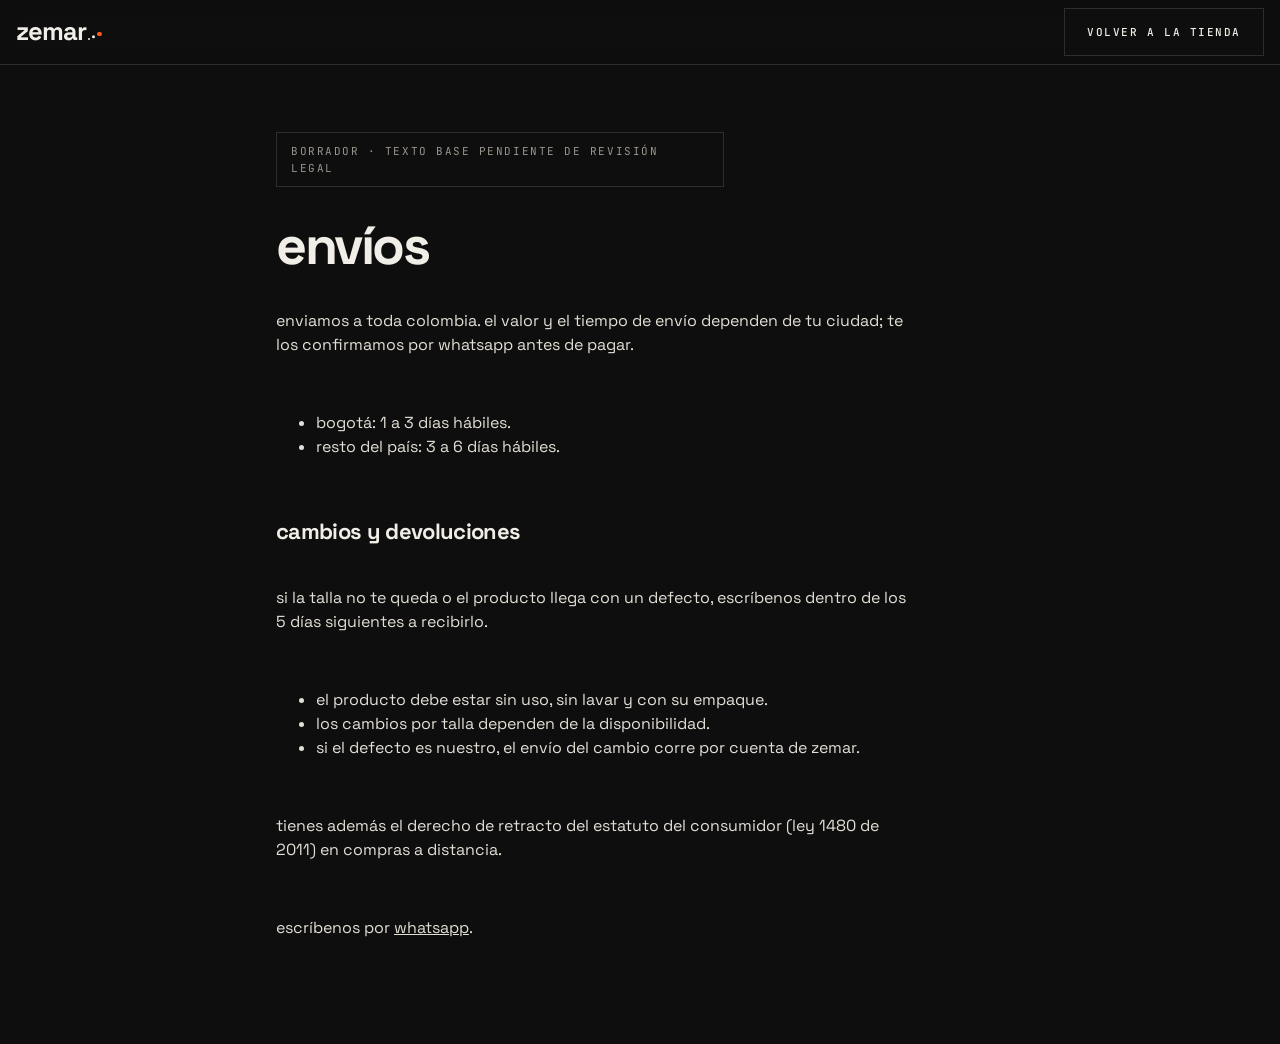
==== envios.html @ 0e880f06 "Reemplaza la página anterior por la tienda ZEMAR Tienda de una página en HTML, CSS y JS puro: catálo" ====
<!doctype html>
<html lang="es-CO">
<head>
  <meta charset="utf-8">
  <meta name="viewport" content="width=device-width, initial-scale=1, viewport-fit=cover">
  <title>envíos y cambios — ZEMAR</title>
  <meta name="robots" content="noindex">
  <link rel="icon" type="image/svg+xml" href="data:image/svg+xml,%3Csvg xmlns='http://www.w3.org/2000/svg' viewBox='0 0 32 32'%3E%3Ccircle cx='16' cy='16' r='16' fill='%230E0E0E'/%3E%3Ccircle cx='9.6' cy='20.6' r='2.3' fill='%23F1EEE7'/%3E%3Ccircle cx='15.4' cy='15.6' r='3.2' fill='%23F1EEE7'/%3E%3Ccircle cx='22.2' cy='9.6' r='4.3' fill='%23FF5B1F'/%3E%3C/svg%3E">
  <link href="https://fonts.googleapis.com/css2?family=Space+Grotesk:wght@400;500;700&family=JetBrains+Mono:wght@400;500&display=swap" rel="stylesheet">
  <link rel="stylesheet" href="styles.css">
</head>
<body>
  <header class="nav"><div class="wrap">
    <a href="index.html" class="logo" aria-label="zemar, volver a la tienda">zemar<span class="dots" aria-hidden="true"><i></i><i></i><i></i></span></a>
    <div class="nav-tools"><a class="btn ghost" href="index.html">volver a la tienda</a></div>
  </div></header>
  <main class="legal"><div class="wrap">
    <p class="draft mono">borrador · texto base pendiente de revisión legal</p>
    <h1>envíos</h1>
    <p>enviamos a toda colombia. el valor y el tiempo de envío dependen de tu ciudad; te los confirmamos por whatsapp antes de pagar.</p>
    <ul>
      <li>bogotá: 1 a 3 días hábiles.</li>
      <li>resto del país: 3 a 6 días hábiles.</li>
    </ul>
    <h2 id="cambios">cambios y devoluciones</h2>
    <p>si la talla no te queda o el producto llega con un defecto, escríbenos dentro de los 5 días siguientes a recibirlo.</p>
    <ul>
      <li>el producto debe estar sin uso, sin lavar y con su empaque.</li>
      <li>los cambios por talla dependen de la disponibilidad.</li>
      <li>si el defecto es nuestro, el envío del cambio corre por cuenta de zemar.</li>
    </ul>
    <p>tienes además el derecho de retracto del estatuto del consumidor (ley 1480 de 2011) en compras a distancia.</p>
    <p>escríbenos por <a href="https://wa.me/573228913539" target="_blank" rel="noopener">whatsapp</a>.</p>
  </div></main>
</body>
</html>
---- styles.css ----
/* ==========================================================
   ZEMAR — hoja de estilos
   Layout: página oscura (60 % negro) con bandas hueso; tarjetas
   con esquinas cortadas como etiqueta colgante; el naranja solo
   en lo que vende o lo que viene (manual de marca v1.1).
   ========================================================== */

:root {
  /* Color — manual de marca */
  --negro: #0E0E0E;
  --negro-2: #171615;       /* superficie un poco más clara */
  --negro-3: #23211F;       /* tarjetas de producto */
  --hueso: #F1EEE7;
  --hueso-2: #E3DFD6;
  --piedra: #6F6B64;
  --piedra-2: #9A958C;
  --naranja: #FF5B1F;
  --linea: rgba(241, 238, 231, 0.14);
  --linea-oscura: rgba(14, 14, 14, 0.16);

  /* Tipografía — manual de marca */
  --f-display: "Space Grotesk", "Helvetica Neue", Arial, sans-serif;
  --f-mono: "JetBrains Mono", ui-monospace, "SFMono-Regular", Menlo, Consolas, monospace;

  /* Escala */
  --t-xs: 0.6875rem;   /* 11 — etiquetas mono */
  --t-sm: 0.8125rem;   /* 13 */
  --t-md: 1rem;        /* 16 */
  --t-lg: 1.375rem;    /* 22 */
  --t-xl: clamp(2rem, 4.2vw, 3.4rem);
  --t-xxl: clamp(3rem, 8.4vw, 7.2rem);

  --cut: 18px;          /* esquina cortada */
  --wrap: 1320px;
  --gutter-l: max(16px, env(safe-area-inset-left, 0px));
  --gutter-r: max(16px, env(safe-area-inset-right, 0px));

  color-scheme: dark;
}

* { box-sizing: border-box; }

html { scroll-behavior: smooth; }

body {
  margin: 0;
  background: var(--negro);
  color: var(--hueso);
  font-family: var(--f-display);
  font-size: var(--t-md);
  line-height: 1.5;
  -webkit-font-smoothing: antialiased;
  overflow-x: hidden;
}

img, svg { max-width: 100%; display: block; }
button { font: inherit; color: inherit; }
a { color: inherit; }

::selection { background: var(--naranja); color: var(--negro); }

:focus-visible {
  outline: 2px solid var(--naranja);
  outline-offset: 3px;
}

.wrap {
  max-width: var(--wrap);
  margin-inline: auto;
  padding-left: var(--gutter-l);
  padding-right: var(--gutter-r);
}

/* Etiqueta mono: [ así ] */
.mono {
  font-family: var(--f-mono);
  font-size: var(--t-xs);
  letter-spacing: 0.14em;
  text-transform: uppercase;
}
.br::before { content: "[ "; opacity: .55; }
.br::after { content: " ]"; opacity: .55; }
.muted { color: var(--piedra-2); }
[hidden] { display: none !important; }

/* ---------- Logo: zemar + tres puntos que suben ---------- */
.logo {
  display: inline-flex;
  align-items: baseline;
  font-family: var(--f-display);
  font-weight: 700;
  letter-spacing: -0.04em;
  line-height: 1;
  text-decoration: none;
  color: var(--hueso);
}
.logo .dots {
  display: inline-flex;
  align-items: flex-end;
  gap: 0.07em;
  margin-left: 0.08em;
  height: 0.5em;
}
.logo .dots i {
  display: block;
  border-radius: 50%;
  background: currentColor;
}
.logo .dots i:nth-child(1) { width: 0.09em; height: 0.09em; transform: translateY(0); }
.logo .dots i:nth-child(2) { width: 0.13em; height: 0.13em; transform: translateY(-0.07em); }
.logo .dots i:nth-child(3) { width: 0.18em; height: 0.18em; transform: translateY(-0.16em); background: var(--naranja); }

/* Versión animada: los puntos se encienden uno tras otro */
.logo.live .dots i { animation: carga 2.4s infinite; }
.logo.live .dots i:nth-child(2) { animation-delay: .3s; }
.logo.live .dots i:nth-child(3) { animation-delay: .6s; }
@keyframes carga {
  0%, 12% { opacity: .2; }
  30%, 80% { opacity: 1; }
  100% { opacity: .2; }
}

/* ---------- Barra superior ---------- */
body::before {
  content: "";
  position: fixed;
  inset: 0 0 auto;
  height: env(safe-area-inset-top, 0px);
  z-index: 10;
  background: var(--negro);
}

.nav {
  position: sticky;
  top: env(safe-area-inset-top, 0px);
  z-index: 20;
  background: rgba(14, 14, 14, 0.86);
  backdrop-filter: blur(10px);
  -webkit-backdrop-filter: blur(10px);
  border-bottom: 1px solid var(--linea);
}
.nav .wrap {
  display: flex;
  align-items: center;
  gap: 24px;
  min-height: 64px;
}
.nav .logo { font-size: 1.6rem; }
.nav-links {
  display: flex;
  gap: 28px;
  margin: 0 auto;
  padding: 0;
  list-style: none;
}
.nav-links a {
  text-decoration: none;
  color: var(--piedra-2);
  transition: color .2s;
}
.nav-links a:hover { color: var(--hueso); }
.nav-tools { display: flex; align-items: center; gap: 8px; margin-left: auto; }
.nav-links + .nav-tools { margin-left: 0; }

.icon-btn {
  position: relative;
  display: grid;
  place-items: center;
  width: 40px;
  height: 40px;
  border: 1px solid var(--linea);
  border-radius: 50%;
  background: transparent;
  cursor: pointer;
  transition: border-color .2s, background .2s;
}
.icon-btn:hover { border-color: var(--hueso); }
.icon-btn svg { width: 18px; height: 18px; }
.bag-count {
  position: absolute;
  top: -4px;
  right: -4px;
  min-width: 18px;
  height: 18px;
  padding: 0 5px;
  border-radius: 9px;
  background: var(--naranja);
  color: var(--negro);
  font-family: var(--f-mono);
  font-size: 10px;
  font-weight: 500;
  line-height: 18px;
  text-align: center;
}

.search {
  overflow: hidden;
  max-height: 0;
  transition: max-height .3s ease;
  border-top: 1px solid transparent;
}
.search.open { max-height: 80px; border-top-color: var(--linea); }
.search .wrap { display: flex; align-items: center; gap: 12px; padding-block: 12px; }
.search input {
  flex: 1;
  min-width: 0;
  background: transparent;
  border: 0;
  color: var(--hueso);
  font-family: var(--f-display);
  font-size: var(--t-lg);
  outline: none;
}
.search input::placeholder { color: var(--piedra); }

/* ---------- Spray (texto con filtro de aerosol) ---------- */
.spray {
  position: absolute;
  pointer-events: none;
  user-select: none;
  overflow: visible;
}
.spray text {
  font-family: var(--f-display);
  font-weight: 700;
  letter-spacing: -0.05em;
}

/* ---------- Hero ---------- */
.hero { position: relative; overflow: hidden; border-bottom: 1px solid var(--linea); }
.hero .wrap {
  position: relative;
  display: grid;
  grid-template-columns: minmax(0, 1fr) minmax(0, 1.25fr) minmax(0, .8fr);
  gap: 32px;
  align-items: center;
  padding-block: 48px 40px;
}
.hero .spray { inset: 2% -6% auto -6%; width: 112%; height: auto; }

.hero-copy { position: relative; z-index: 2; display: grid; gap: 28px; min-width: 0; }
.hero-tags { display: flex; flex-wrap: wrap; gap: 14px; color: var(--piedra-2); }
.hero h1 {
  margin: 0;
  font-size: var(--t-xxl);
  font-weight: 700;
  line-height: .9;
  letter-spacing: -0.05em;
  text-wrap: balance;
}
.hero h1 sup { font-size: .22em; letter-spacing: 0; vertical-align: top; position: relative; top: .5em; margin-left: .1em; }

.pick { display: grid; grid-template-columns: 76px 1fr; gap: 14px 12px; align-items: center; }
.pick .mono { color: var(--piedra-2); }
.opts { display: flex; flex-wrap: wrap; gap: 6px; }
.opt {
  min-width: 40px;
  height: 34px;
  padding: 0 10px;
  border: 1px solid var(--linea);
  border-radius: 0;
  background: transparent;
  font-family: var(--f-mono);
  font-size: var(--t-xs);
  letter-spacing: .1em;
  text-transform: uppercase;
  cursor: pointer;
  transition: border-color .15s, background .15s, color .15s;
}
.opt:hover { border-color: var(--piedra-2); }
.opt[aria-pressed="true"] { background: var(--hueso); color: var(--negro); border-color: var(--hueso); }
.opt .sw {
  display: inline-block;
  width: 9px;
  height: 9px;
  margin-right: 6px;
  border-radius: 50%;
  border: 1px solid rgba(241, 238, 231, .4);
  vertical-align: -1px;
}

.buy { display: flex; align-items: center; gap: 18px; }
.buy-btn {
  display: grid;
  place-items: center;
  width: 84px;
  height: 84px;
  flex: none;
  border: 0;
  border-radius: 50%;
  background: var(--naranja);
  color: var(--negro);
  cursor: pointer;
  transition: transform .25s ease;
}
.buy-btn svg { width: 26px; height: 26px; transition: transform .25s ease; }
.buy-btn:hover { transform: scale(1.05); }
.buy-btn:hover svg { transform: rotate(45deg); }
.buy-text { display: grid; gap: 2px; }
.price { font-family: var(--f-mono); font-size: var(--t-lg); font-weight: 500; letter-spacing: 0; font-variant-numeric: tabular-nums; }

.hero-stage { position: relative; z-index: 1; min-width: 0; }
.hero-stage .stage-svg { width: 100%; height: auto; max-height: 560px; margin-inline: auto; }
.stage-label {
  position: absolute;
  left: 4%;
  bottom: 8%;
  display: grid;
  gap: 2px;
  padding: 10px 14px;
  background: rgba(14, 14, 14, .72);
  border: 1px solid var(--linea);
  backdrop-filter: blur(6px);
  -webkit-backdrop-filter: blur(6px);
}

.hero-side { position: relative; z-index: 2; display: grid; gap: 16px; align-content: center; min-width: 0; }
.thumbs { display: grid; grid-template-columns: repeat(3, minmax(0, 1fr)); gap: 10px; }
.thumb {
  padding: 0;
  border: 0;
  background: var(--negro-3);
  cursor: pointer;
  clip-path: polygon(var(--cut) 0, 100% 0, 100% calc(100% - var(--cut)), calc(100% - var(--cut)) 100%, 0 100%, 0 var(--cut));
  aspect-ratio: 3 / 4;
  max-width: 100%;
  opacity: .55;
  transition: opacity .2s;
}
.thumb[aria-pressed="true"], .thumb:hover { opacity: 1; }
.thumb svg { width: 100%; height: 100%; }
.counter { display: flex; align-items: center; gap: 12px; color: var(--piedra-2); }
.counter .bar { flex: 1; height: 1px; background: var(--linea); position: relative; }
.counter .bar span { position: absolute; inset: 0 auto 0 0; background: var(--hueso); transition: width .3s; }
.side-note { color: var(--piedra-2); font-size: var(--t-sm); max-width: 30ch; }

/* ---------- Cinta que corre ---------- */
.ticker {
  overflow: hidden;
  border-bottom: 1px solid var(--linea);
  background: var(--negro-2);
  white-space: nowrap;
}
.ticker-track {
  display: inline-flex;
  gap: 40px;
  padding-block: 14px;
  animation: corre 38s linear infinite;
}
.ticker-track span { display: inline-flex; align-items: center; gap: 40px; color: var(--piedra-2); }
.ticker-track b { color: var(--naranja); font-weight: 500; }
@keyframes corre { to { transform: translateX(-50%); } }

/* ---------- Catálogo ---------- */
.catalog .wrap { padding-block: 72px 88px; display: grid; gap: 32px; }
.cat-head {
  display: grid;
  grid-template-columns: minmax(0, 1.2fr) minmax(0, 1fr) minmax(0, 1fr);
  gap: 24px;
  align-items: end;
}
.cat-head h2 {
  margin: 0;
  font-size: var(--t-xl);
  font-weight: 700;
  letter-spacing: -0.045em;
  line-height: .95;
}
.cat-head .stack { display: grid; gap: 4px; color: var(--piedra-2); }

.filters { display: flex; flex-wrap: wrap; gap: 6px; }
.filters .opt { height: 36px; padding: 0 14px; }
.filters .n { margin-left: 6px; opacity: .55; }

.grid {
  display: grid;
  grid-template-columns: repeat(4, minmax(0, 1fr));
  gap: 40px 18px;
}

.card { display: grid; gap: 12px; min-width: 0; }
.card-img {
  position: relative;
  display: block;
  width: 100%;
  padding: 0;
  border: 0;
  background: linear-gradient(180deg, #2A2826 0%, var(--negro-3) 100%);
  clip-path: polygon(var(--cut) 0, 100% 0, 100% calc(100% - var(--cut)), calc(100% - var(--cut)) 100%, 0 100%, 0 var(--cut));
  aspect-ratio: 4 / 5;
  max-width: 100%;
  cursor: pointer;
  overflow: hidden;
}
.card-img svg { width: 100%; height: 100%; transition: transform .45s cubic-bezier(.2, .7, .2, 1); }
.card-img:hover svg { transform: scale(1.04) translateY(-2%); }
.card-img .badge {
  position: absolute;
  top: 12px;
  right: 12px;
  padding: 4px 8px;
  background: var(--hueso);
  color: var(--negro);
}
.card-img .see {
  position: absolute;
  right: 14px;
  bottom: 14px;
  display: grid;
  place-items: center;
  width: 44px;
  height: 44px;
  border-radius: 50%;
  border: 1px solid var(--linea);
  background: rgba(14, 14, 14, .6);
  transition: background .2s, color .2s;
}
.card-img .see svg { width: 16px; height: 16px; }
.card-img:hover .see { background: var(--hueso); color: var(--negro); }
.card-img:hover .see svg { transform: none; }

.card-meta { display: grid; gap: 4px; }
.card-meta h3 { margin: 0; font-size: 1.05rem; font-weight: 500; letter-spacing: -0.01em; line-height: 1.25; }
.card-meta .line { color: var(--piedra-2); }
.card-row { display: flex; align-items: center; justify-content: space-between; gap: 12px; margin-top: 4px; }
.swatches { display: flex; gap: 6px; }
.swatches i { width: 10px; height: 10px; border-radius: 50%; border: 1px solid rgba(241, 238, 231, .35); }
.card .price { font-size: var(--t-sm); }

/* Tarjeta destacada: el drop que todavía no se ve */
.feature {
  position: relative;
  grid-column: span 2;
  display: grid;
  align-content: space-between;
  gap: 24px;
  min-height: 100%;
  padding: 28px;
  overflow: hidden;
  background: var(--negro-2);
  border: 1px solid var(--linea);
  clip-path: polygon(var(--cut) 0, 100% 0, 100% calc(100% - var(--cut)), calc(100% - var(--cut)) 100%, 0 100%, 0 var(--cut));
}
.feature .spray { inset: auto -4% -14% -4%; width: 108%; height: auto; }
.feature-top { position: relative; display: flex; justify-content: space-between; gap: 12px; flex-wrap: wrap; color: var(--piedra-2); }
.feature h3 {
  position: relative;
  margin: 0;
  font-size: clamp(2.4rem, 5vw, 4.4rem);
  font-weight: 700;
  letter-spacing: -0.05em;
  line-height: .9;
}
.feature p { position: relative; margin: 0; max-width: 34ch; color: var(--piedra-2); }
.feature .row { position: relative; display: flex; align-items: center; gap: 16px; flex-wrap: wrap; }
.date-chip { padding: 6px 10px; border: 1px solid var(--naranja); color: var(--naranja); }

.btn {
  display: inline-flex;
  align-items: center;
  justify-content: center;
  gap: 10px;
  height: 48px;
  padding: 0 22px;
  border: 1px solid var(--hueso);
  background: var(--hueso);
  color: var(--negro);
  font-family: var(--f-mono);
  font-size: var(--t-xs);
  font-weight: 500;
  letter-spacing: .14em;
  text-transform: uppercase;
  text-decoration: none;
  cursor: pointer;
  transition: background .2s, color .2s, border-color .2s;
}
.btn:hover { background: transparent; color: var(--hueso); }
.btn.ghost { background: transparent; color: var(--hueso); border-color: var(--linea); }
.btn.ghost:hover { border-color: var(--hueso); }
.btn.go { background: var(--naranja); border-color: var(--naranja); color: var(--negro); }
.btn.go:hover { background: transparent; color: var(--naranja); }
.btn svg { width: 16px; height: 16px; }

.empty {
  grid-column: 1 / -1;
  padding: 48px 0;
  text-align: center;
  color: var(--piedra-2);
}

/* ---------- Lista de espera (banda hueso) ---------- */
.wait { background: var(--hueso); color: var(--negro); }
.wait .wrap {
  display: grid;
  grid-template-columns: minmax(0, 1.1fr) minmax(0, 1fr);
  gap: 48px;
  align-items: end;
  padding-block: 88px;
}
.wait h2 {
  margin: 0 0 20px;
  font-size: var(--t-xxl);
  font-weight: 700;
  letter-spacing: -0.055em;
  line-height: .88;
  text-wrap: balance;
}
.wait .logo { color: var(--negro); }
.wait p { margin: 0; max-width: 44ch; color: #4A4742; }
.wait .muted { color: var(--piedra); }
.wait form { display: grid; gap: 14px; }
.field { display: grid; gap: 6px; }
.field label { color: var(--piedra); }
.field input, .field select {
  height: 52px;
  padding: 0 14px;
  border: 1px solid var(--linea-oscura);
  border-radius: 0;
  background: #FAF8F3;
  color: var(--negro);
  font-family: var(--f-display);
  font-size: var(--t-md);
  color-scheme: light;
}
.field input:focus, .field select:focus { outline: 2px solid var(--negro); outline-offset: 0; }
.wait .btn { background: var(--negro); border-color: var(--negro); color: var(--hueso); height: 54px; }
.wait .btn:hover { background: var(--naranja); border-color: var(--naranja); color: var(--negro); }
.form-note { color: var(--piedra); }

/* ---------- Cierre ---------- */
.closing { position: relative; overflow: hidden; }
.closing .spray { inset: 6% -8% auto -8%; width: 116%; height: auto; }
.closing .wrap { position: relative; display: grid; gap: 64px; padding-block: 120px 40px; }
.closing-mid {
  display: grid;
  grid-template-columns: minmax(0, 1fr) minmax(0, 1fr);
  gap: 32px;
  color: var(--piedra-2);
}
.closing-mid p { margin: 0; max-width: 30ch; font-family: var(--f-mono); font-size: var(--t-xs); letter-spacing: .12em; text-transform: uppercase; line-height: 1.7; }
.closing-mid p:last-child { justify-self: end; text-align: right; }
.closing h2 {
  margin: 0;
  font-size: var(--t-xxl);
  font-weight: 700;
  line-height: .9;
  letter-spacing: -0.055em;
}
.closing h2 em { font-style: normal; color: var(--piedra); }
.closing h2 .o { color: var(--naranja); }

.foot {
  display: grid;
  grid-template-columns: auto minmax(0, 1fr) auto;
  gap: 24px;
  align-items: end;
  padding-top: 28px;
  border-top: 1px solid var(--linea);
  color: var(--piedra-2);
}
.foot .logo { font-size: 2.2rem; }
.foot ul { display: flex; flex-wrap: wrap; justify-content: center; gap: 8px 22px; margin: 0; padding: 0; list-style: none; }
.foot a { text-decoration: none; }
.foot a:hover { color: var(--hueso); }
.tag-code { display: grid; gap: 6px; justify-items: end; }
.barcode {
  width: 132px;
  height: 26px;
  background: repeating-linear-gradient(90deg,
    var(--hueso) 0 2px, transparent 2px 4px, var(--hueso) 4px 5px, transparent 5px 8px,
    var(--hueso) 8px 11px, transparent 11px 12px, var(--hueso) 12px 13px, transparent 13px 16px);
  opacity: .75;
}

/* ---------- Ficha de producto (modal) ---------- */
dialog.sheet {
  width: min(980px, calc(100vw - 32px));
  max-height: calc(100dvh - 32px);
  padding: 0;
  border: 1px solid var(--linea);
  background: var(--negro-2);
  color: var(--hueso);
  overflow: auto;
}
dialog.sheet::backdrop { background: rgba(0, 0, 0, .7); backdrop-filter: blur(3px); }
.sheet-in { display: grid; grid-template-columns: minmax(0, 1.1fr) minmax(0, 1fr); }
.sheet-img { background: linear-gradient(180deg, #2A2826, var(--negro-3)); display: grid; place-items: center; min-height: 360px; }
.sheet-img svg { width: 100%; height: auto; max-height: 560px; }
.sheet-body { display: grid; gap: 22px; align-content: start; padding: 32px 28px; }
.sheet-body h3 { margin: 0; font-size: var(--t-xl); font-weight: 700; letter-spacing: -0.045em; line-height: .95; }
.sheet-body .desc { margin: 0; color: var(--piedra-2); max-width: 42ch; }
.sheet-close { position: absolute; top: 14px; right: 14px; z-index: 2; background: rgba(14, 14, 14, .6); }
.qty { display: inline-flex; align-items: center; border: 1px solid var(--linea); }
.qty button { width: 38px; height: 38px; border: 0; background: transparent; cursor: pointer; font-size: 18px; }
.qty output { min-width: 32px; text-align: center; font-family: var(--f-mono); font-variant-numeric: tabular-nums; }
.sheet-actions { display: grid; gap: 10px; }

/* ---------- Bolsa (panel lateral) ---------- */
.bag {
  position: fixed;
  inset: 0 0 0 auto;
  z-index: 40;
  display: grid;
  grid-template-rows: auto minmax(0, 1fr) auto;
  width: min(420px, 100vw);
  padding-top: env(safe-area-inset-top, 0px);
  padding-bottom: env(safe-area-inset-bottom, 0px);
  padding-right: env(safe-area-inset-right, 0px);
  background: var(--negro-2);
  border-left: 1px solid var(--linea);
  transform: translateX(100%);
  transition: transform .35s cubic-bezier(.2, .7, .2, 1);
}
.bag.open { transform: none; }
.bag-shade {
  position: fixed;
  inset: 0;
  z-index: 35;
  background: rgba(0, 0, 0, .55);
  opacity: 0;
  pointer-events: none;
  transition: opacity .3s;
}
.bag-shade.open { opacity: 1; pointer-events: auto; }
.bag-head { display: flex; align-items: center; justify-content: space-between; padding: 20px 22px; border-bottom: 1px solid var(--linea); }
.bag-head h3 { margin: 0; font-size: var(--t-lg); font-weight: 700; letter-spacing: -0.03em; }
.bag-list { overflow: auto; margin: 0; padding: 8px 22px; list-style: none; }
.bag-item { display: grid; grid-template-columns: 64px minmax(0, 1fr) auto; gap: 14px; align-items: center; padding: 14px 0; border-bottom: 1px solid var(--linea); }
.bag-item .mini { background: var(--negro-3); aspect-ratio: 4 / 5; }
.bag-item .mini svg { width: 100%; height: 100%; }
.bag-item h4 { margin: 0 0 2px; font-size: var(--t-md); font-weight: 500; }
.bag-item .mono { color: var(--piedra-2); }
.bag-item .right { display: grid; gap: 6px; justify-items: end; }
.link-btn { padding: 0; border: 0; background: none; color: var(--piedra-2); cursor: pointer; text-decoration: underline; text-underline-offset: 3px; }
.link-btn:hover { color: var(--hueso); }
.bag-empty { display: grid; gap: 12px; justify-items: start; padding: 32px 0; color: var(--piedra-2); }
.bag-foot { display: grid; gap: 14px; padding: 20px 22px; border-top: 1px solid var(--linea); }
.bag-total { display: flex; justify-content: space-between; align-items: baseline; }

/* ---------- Aviso ---------- */
.toast {
  position: fixed;
  left: 50%;
  bottom: calc(24px + env(safe-area-inset-bottom, 0px));
  z-index: 50;
  padding: 12px 18px;
  background: var(--hueso);
  color: var(--negro);
  transform: translate(-50%, calc(100% + 48px));
  visibility: hidden;
  transition: transform .35s cubic-bezier(.2, .7, .2, 1), visibility 0s .35s;
}
.toast.show { transform: translate(-50%, 0); visibility: visible; transition: transform .35s cubic-bezier(.2, .7, .2, 1); }

/* ---------- Responsive ---------- */
@media (max-width: 1080px) {
  .nav-links { display: none; }
  .nav-links + .nav-tools { margin-left: auto; }
  .hero .wrap { grid-template-columns: minmax(0, 1fr) minmax(0, 1fr); }
  .hero-side { grid-column: 1 / -1; grid-template-columns: minmax(0, 1fr) minmax(0, 1fr); align-items: center; }
  .grid { grid-template-columns: repeat(3, minmax(0, 1fr)); }
  .cat-head { grid-template-columns: minmax(0, 1fr) minmax(0, 1fr); }
  .cat-head h2 { grid-column: 1 / -1; }
}

@media (max-width: 760px) {
  .hero .wrap { grid-template-columns: minmax(0, 1fr); padding-block: 28px 32px; gap: 20px; }
  .hero-stage { order: -1; }
  .hero-stage .stage-svg { max-height: 380px; }
  .hero-side { grid-template-columns: minmax(0, 1fr); }
  .grid { grid-template-columns: repeat(2, minmax(0, 1fr)); gap: 28px 12px; }
  .feature { grid-column: 1 / -1; min-height: 320px; }
  .cat-head { grid-template-columns: minmax(0, 1fr); }
  .wait .wrap { grid-template-columns: minmax(0, 1fr); padding-block: 64px; gap: 32px; }
  .closing .wrap { padding-block: 72px 32px; gap: 40px; }
  .closing-mid { grid-template-columns: minmax(0, 1fr); }
  .closing-mid p:last-child { justify-self: start; text-align: left; }
  .foot { grid-template-columns: minmax(0, 1fr); justify-items: start; }
  .foot ul { justify-content: flex-start; }
  .tag-code { justify-items: start; }
  .sheet-in { grid-template-columns: minmax(0, 1fr); }
  .sheet-img { min-height: 0; }
  .sheet-img svg { max-height: 300px; }
  .sheet-body { padding: 24px 20px; }
}

@media (max-width: 420px) {
  .grid { gap: 24px 10px; }
  .card-meta h3 { font-size: .95rem; }
  .pick { grid-template-columns: 1fr; gap: 8px; }
  .buy-btn { width: 72px; height: 72px; }
}

@media (prefers-reduced-motion: reduce) {
  *, *::before, *::after { animation: none !important; transition: none !important; scroll-behavior: auto !important; }
}

/* ---------- Páginas legales (privacidad.html, envios.html) ---------- */
.legal .wrap { max-width: 760px; padding-block: 56px 88px; display: grid; gap: 22px; }
.legal h1 { margin: 0; font-size: var(--t-xl); font-weight: 700; letter-spacing: -0.045em; line-height: .95; }
.legal h2 { margin: 18px 0 0; font-size: var(--t-lg); font-weight: 700; letter-spacing: -0.03em; }
.legal p, .legal li { color: var(--hueso-2); max-width: 64ch; }
.legal .draft { padding: 10px 14px; border: 1px solid var(--linea); color: var(--piedra-2); }
.field [aria-invalid="true"] { outline: 2px solid var(--naranja); outline-offset: 0; }
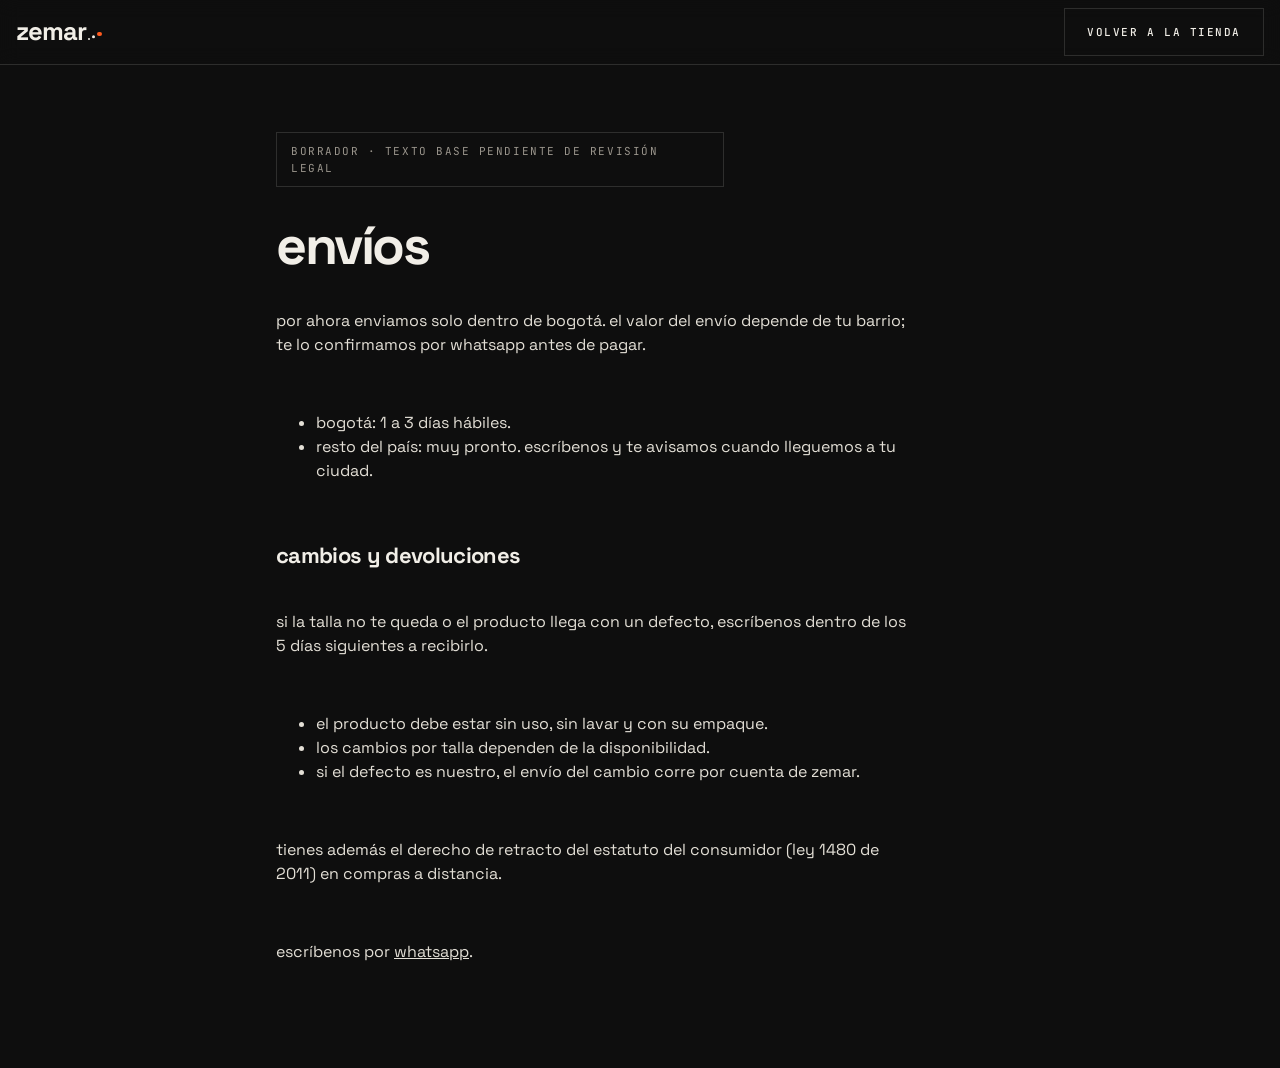
==== commit 6e310145: "Envíos solo en Bogotá por ahora La portada, la cinta, las meta y envios.html dicen que por ahora se " ====
--- a/envios.html
+++ b/envios.html
@@ -17,10 +17,10 @@
   <main class="legal"><div class="wrap">
     <p class="draft mono">borrador · texto base pendiente de revisión legal</p>
     <h1>envíos</h1>
-    <p>enviamos a toda colombia. el valor y el tiempo de envío dependen de tu ciudad; te los confirmamos por whatsapp antes de pagar.</p>
+    <p>por ahora enviamos solo dentro de bogotá. el valor del envío depende de tu barrio; te lo confirmamos por whatsapp antes de pagar.</p>
     <ul>
       <li>bogotá: 1 a 3 días hábiles.</li>
-      <li>resto del país: 3 a 6 días hábiles.</li>
+      <li>resto del país: muy pronto. escríbenos y te avisamos cuando lleguemos a tu ciudad.</li>
     </ul>
     <h2 id="cambios">cambios y devoluciones</h2>
     <p>si la talla no te queda o el producto llega con un defecto, escríbenos dentro de los 5 días siguientes a recibirlo.</p>
--- a/styles.css
+++ b/styles.css
@@ -702,3 +702,24 @@
 .legal p, .legal li { color: var(--hueso-2); max-width: 64ch; }
 .legal .draft { padding: 10px 14px; border: 1px solid var(--linea); color: var(--piedra-2); }
 .field [aria-invalid="true"] { outline: 2px solid var(--naranja); outline-offset: 0; }
+
+/* ---------- Fotos de producto (mockup recortado por vista) ---------- */
+.ph {
+  display: block;
+  width: 100%;
+  height: 100%;
+  background-color: #8E6E5A;
+  background-repeat: no-repeat;
+}
+.card-img .ph { position: absolute; inset: 0; transition: opacity .35s ease, transform .45s cubic-bezier(.2, .7, .2, 1); }
+.card-img .ph.alt { opacity: 0; }
+.card-img:hover .ph.alt, .card-img:focus-visible .ph.alt { opacity: 1; }
+.card-img:hover .ph { transform: scale(1.03); }
+.hero-stage .ph { height: auto; aspect-ratio: 4 / 5; max-width: 448px; margin-inline: auto; clip-path: polygon(var(--cut) 0, 100% 0, 100% calc(100% - var(--cut)), calc(100% - var(--cut)) 100%, 0 100%, 0 var(--cut)); }
+.sheet-img .ph { height: auto; aspect-ratio: 4 / 5; }
+.thumb .ph { aspect-ratio: 3 / 4; }
+.bag-item .mini .ph { aspect-ratio: 4 / 5; }
+@media (max-width: 760px) {
+  .hero-stage .ph { max-width: 340px; }
+  .sheet-img .ph { max-width: 300px; }
+}
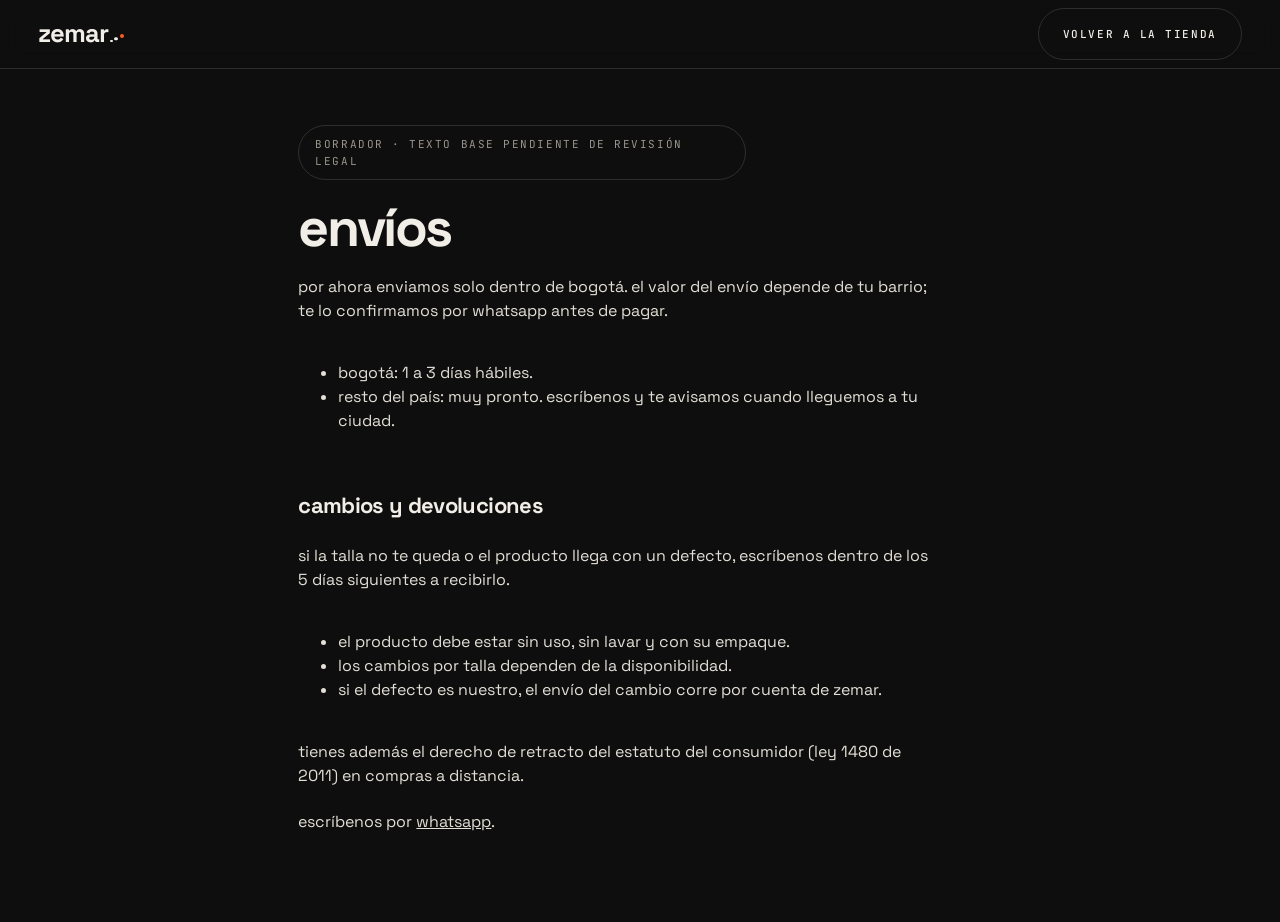
==== commit 81c5b34a: "Rediseño v2 "redondeado" Fuera las esquinas cortadas y el aerosol; entra una interfaz de píldoras, c" ====
--- a/envios.html
+++ b/envios.html
@@ -10,9 +10,9 @@
   <link rel="stylesheet" href="styles.css">
 </head>
 <body>
-  <header class="nav"><div class="wrap">
+  <header class="legal-nav"><div class="wrap">
     <a href="index.html" class="logo" aria-label="zemar, volver a la tienda">zemar<span class="dots" aria-hidden="true"><i></i><i></i><i></i></span></a>
-    <div class="nav-tools"><a class="btn ghost" href="index.html">volver a la tienda</a></div>
+    <a class="btn ghost" href="index.html">volver a la tienda</a>
   </div></header>
   <main class="legal"><div class="wrap">
     <p class="draft mono">borrador · texto base pendiente de revisión legal</p>
--- a/styles.css
+++ b/styles.css
@@ -1,15 +1,15 @@
 /* ==========================================================
-   ZEMAR — hoja de estilos
-   Layout: página oscura (60 % negro) con bandas hueso; tarjetas
-   con esquinas cortadas como etiqueta colgante; el naranja solo
-   en lo que vende o lo que viene (manual de marca v1.1).
+   ZEMAR — hoja de estilos · rediseño v2 "redondeado"
+   La página vive en un marco oscuro; todo lo que se toca es
+   píldora o círculo y todo lo que contiene es tarjeta con radio.
+   El naranja solo en lo que vende o lo que viene (manual v1.1).
    ========================================================== */
 
 :root {
   /* Color — manual de marca */
   --negro: #0E0E0E;
   --negro-2: #171615;       /* superficie un poco más clara */
-  --negro-3: #23211F;       /* tarjetas de producto */
+  --negro-3: #23211F;       /* tarjetas */
   --hueso: #F1EEE7;
   --hueso-2: #E3DFD6;
   --piedra: #6F6B64;
@@ -18,6 +18,29 @@
   --linea: rgba(241, 238, 231, 0.14);
   --linea-oscura: rgba(14, 14, 14, 0.16);
 
+  /* superficie de foto: sale del fondo de los mockups (café de estudio).
+     SOLO para el panel del hero y los fondos de tarjetas con foto. No es color de marca. */
+  --estudio: #7A5640;
+  --estudio-claro: #9A7257;
+  --estudio-oscuro: #4A2F1C;
+
+  /* vidrio */
+  --vidrio: rgba(241, 238, 231, 0.14);
+  --vidrio-borde: rgba(241, 238, 231, 0.28);
+  --vidrio-blur: 14px;
+  --vidrio-oscuro: rgba(23, 22, 21, 0.72);
+
+  /* radios */
+  --r-xs: 10px;
+  --r-sm: 16px;
+  --r-md: 24px;
+  --r-lg: 36px;
+  --r-xl: 48px;
+  --r-pill: 999px;
+
+  --sombra: 0 24px 60px -24px rgba(0, 0, 0, 0.55);
+  --ease: cubic-bezier(.2, .7, .2, 1);
+
   /* Tipografía — manual de marca */
   --f-display: "Space Grotesk", "Helvetica Neue", Arial, sans-serif;
   --f-mono: "JetBrains Mono", ui-monospace, "SFMono-Regular", Menlo, Consolas, monospace;
@@ -30,16 +53,15 @@
   --t-xl: clamp(2rem, 4.2vw, 3.4rem);
   --t-xxl: clamp(3rem, 8.4vw, 7.2rem);
 
-  --cut: 18px;          /* esquina cortada */
   --wrap: 1320px;
-  --gutter-l: max(16px, env(safe-area-inset-left, 0px));
-  --gutter-r: max(16px, env(safe-area-inset-right, 0px));
+  --frame-m: 12px;
+  --gutter: clamp(16px, 3vw, 40px);
+  --fondo: var(--negro-2); /* color detrás del anillo de los círculos de color */
 
   color-scheme: dark;
 }
 
 * { box-sizing: border-box; }
-
 html { scroll-behavior: smooth; }
 
 body {
@@ -56,22 +78,15 @@
 img, svg { max-width: 100%; display: block; }
 button { font: inherit; color: inherit; }
 a { color: inherit; }
+h1, h2, h3, h4, p { margin: 0; }
 
 ::selection { background: var(--naranja); color: var(--negro); }
-
-:focus-visible {
-  outline: 2px solid var(--naranja);
-  outline-offset: 3px;
-}
-
-.wrap {
-  max-width: var(--wrap);
-  margin-inline: auto;
-  padding-left: var(--gutter-l);
-  padding-right: var(--gutter-r);
-}
-
-/* Etiqueta mono: [ así ] */
+:focus-visible { outline: 2px solid var(--naranja); outline-offset: 3px; }
+[hidden] { display: none !important; }
+
+.wrap { max-width: var(--wrap); margin-inline: auto; padding-inline: var(--gutter); }
+
+/* Etiqueta mono */
 .mono {
   font-family: var(--f-mono);
   font-size: var(--t-xs);
@@ -81,7 +96,16 @@
 .br::before { content: "[ "; opacity: .55; }
 .br::after { content: " ]"; opacity: .55; }
 .muted { color: var(--piedra-2); }
-[hidden] { display: none !important; }
+.sr-only { position: absolute; width: 1px; height: 1px; overflow: hidden; clip: rect(0 0 0 0); white-space: nowrap; }
+
+/* ---------- Marco de la página ---------- */
+.frame {
+  margin: var(--frame-m);
+  border-radius: var(--r-xl);
+  background: var(--negro-2);
+  overflow: clip;
+  padding-bottom: 12px;
+}
 
 /* ---------- Logo: zemar + tres puntos que suben ---------- */
 .logo {
@@ -94,375 +118,30 @@
   text-decoration: none;
   color: var(--hueso);
 }
-.logo .dots {
-  display: inline-flex;
-  align-items: flex-end;
-  gap: 0.07em;
-  margin-left: 0.08em;
-  height: 0.5em;
-}
-.logo .dots i {
-  display: block;
-  border-radius: 50%;
-  background: currentColor;
-}
-.logo .dots i:nth-child(1) { width: 0.09em; height: 0.09em; transform: translateY(0); }
+.logo .dots { display: inline-flex; align-items: flex-end; gap: 0.07em; margin-left: 0.08em; height: 0.5em; }
+.logo .dots i { display: block; border-radius: 50%; background: currentColor; }
+.logo .dots i:nth-child(1) { width: 0.09em; height: 0.09em; }
 .logo .dots i:nth-child(2) { width: 0.13em; height: 0.13em; transform: translateY(-0.07em); }
 .logo .dots i:nth-child(3) { width: 0.18em; height: 0.18em; transform: translateY(-0.16em); background: var(--naranja); }
-
-/* Versión animada: los puntos se encienden uno tras otro */
 .logo.live .dots i { animation: carga 2.4s infinite; }
 .logo.live .dots i:nth-child(2) { animation-delay: .3s; }
 .logo.live .dots i:nth-child(3) { animation-delay: .6s; }
-@keyframes carga {
-  0%, 12% { opacity: .2; }
-  30%, 80% { opacity: 1; }
-  100% { opacity: .2; }
-}
-
-/* ---------- Barra superior ---------- */
-body::before {
-  content: "";
-  position: fixed;
-  inset: 0 0 auto;
-  height: env(safe-area-inset-top, 0px);
-  z-index: 10;
-  background: var(--negro);
-}
-
-.nav {
-  position: sticky;
-  top: env(safe-area-inset-top, 0px);
-  z-index: 20;
-  background: rgba(14, 14, 14, 0.86);
-  backdrop-filter: blur(10px);
-  -webkit-backdrop-filter: blur(10px);
-  border-bottom: 1px solid var(--linea);
-}
-.nav .wrap {
-  display: flex;
-  align-items: center;
-  gap: 24px;
-  min-height: 64px;
-}
-.nav .logo { font-size: 1.6rem; }
-.nav-links {
-  display: flex;
-  gap: 28px;
-  margin: 0 auto;
-  padding: 0;
-  list-style: none;
-}
-.nav-links a {
-  text-decoration: none;
-  color: var(--piedra-2);
-  transition: color .2s;
-}
-.nav-links a:hover { color: var(--hueso); }
-.nav-tools { display: flex; align-items: center; gap: 8px; margin-left: auto; }
-.nav-links + .nav-tools { margin-left: 0; }
-
-.icon-btn {
-  position: relative;
-  display: grid;
-  place-items: center;
-  width: 40px;
-  height: 40px;
-  border: 1px solid var(--linea);
-  border-radius: 50%;
-  background: transparent;
-  cursor: pointer;
-  transition: border-color .2s, background .2s;
-}
-.icon-btn:hover { border-color: var(--hueso); }
-.icon-btn svg { width: 18px; height: 18px; }
-.bag-count {
-  position: absolute;
-  top: -4px;
-  right: -4px;
-  min-width: 18px;
-  height: 18px;
-  padding: 0 5px;
-  border-radius: 9px;
-  background: var(--naranja);
-  color: var(--negro);
-  font-family: var(--f-mono);
-  font-size: 10px;
-  font-weight: 500;
-  line-height: 18px;
-  text-align: center;
-}
-
-.search {
-  overflow: hidden;
-  max-height: 0;
-  transition: max-height .3s ease;
-  border-top: 1px solid transparent;
-}
-.search.open { max-height: 80px; border-top-color: var(--linea); }
-.search .wrap { display: flex; align-items: center; gap: 12px; padding-block: 12px; }
-.search input {
-  flex: 1;
-  min-width: 0;
-  background: transparent;
-  border: 0;
-  color: var(--hueso);
-  font-family: var(--f-display);
-  font-size: var(--t-lg);
-  outline: none;
-}
-.search input::placeholder { color: var(--piedra); }
-
-/* ---------- Spray (texto con filtro de aerosol) ---------- */
-.spray {
-  position: absolute;
-  pointer-events: none;
-  user-select: none;
-  overflow: visible;
-}
-.spray text {
-  font-family: var(--f-display);
-  font-weight: 700;
-  letter-spacing: -0.05em;
-}
-
-/* ---------- Hero ---------- */
-.hero { position: relative; overflow: hidden; border-bottom: 1px solid var(--linea); }
-.hero .wrap {
-  position: relative;
-  display: grid;
-  grid-template-columns: minmax(0, 1fr) minmax(0, 1.25fr) minmax(0, .8fr);
-  gap: 32px;
-  align-items: center;
-  padding-block: 48px 40px;
-}
-.hero .spray { inset: 2% -6% auto -6%; width: 112%; height: auto; }
-
-.hero-copy { position: relative; z-index: 2; display: grid; gap: 28px; min-width: 0; }
-.hero-tags { display: flex; flex-wrap: wrap; gap: 14px; color: var(--piedra-2); }
-.hero h1 {
-  margin: 0;
-  font-size: var(--t-xxl);
-  font-weight: 700;
-  line-height: .9;
-  letter-spacing: -0.05em;
-  text-wrap: balance;
-}
-.hero h1 sup { font-size: .22em; letter-spacing: 0; vertical-align: top; position: relative; top: .5em; margin-left: .1em; }
-
-.pick { display: grid; grid-template-columns: 76px 1fr; gap: 14px 12px; align-items: center; }
-.pick .mono { color: var(--piedra-2); }
-.opts { display: flex; flex-wrap: wrap; gap: 6px; }
-.opt {
-  min-width: 40px;
-  height: 34px;
-  padding: 0 10px;
-  border: 1px solid var(--linea);
-  border-radius: 0;
-  background: transparent;
-  font-family: var(--f-mono);
-  font-size: var(--t-xs);
-  letter-spacing: .1em;
-  text-transform: uppercase;
-  cursor: pointer;
-  transition: border-color .15s, background .15s, color .15s;
-}
-.opt:hover { border-color: var(--piedra-2); }
-.opt[aria-pressed="true"] { background: var(--hueso); color: var(--negro); border-color: var(--hueso); }
-.opt .sw {
-  display: inline-block;
-  width: 9px;
-  height: 9px;
-  margin-right: 6px;
-  border-radius: 50%;
-  border: 1px solid rgba(241, 238, 231, .4);
-  vertical-align: -1px;
-}
-
-.buy { display: flex; align-items: center; gap: 18px; }
-.buy-btn {
-  display: grid;
-  place-items: center;
-  width: 84px;
-  height: 84px;
-  flex: none;
-  border: 0;
-  border-radius: 50%;
-  background: var(--naranja);
-  color: var(--negro);
-  cursor: pointer;
-  transition: transform .25s ease;
-}
-.buy-btn svg { width: 26px; height: 26px; transition: transform .25s ease; }
-.buy-btn:hover { transform: scale(1.05); }
-.buy-btn:hover svg { transform: rotate(45deg); }
-.buy-text { display: grid; gap: 2px; }
-.price { font-family: var(--f-mono); font-size: var(--t-lg); font-weight: 500; letter-spacing: 0; font-variant-numeric: tabular-nums; }
-
-.hero-stage { position: relative; z-index: 1; min-width: 0; }
-.hero-stage .stage-svg { width: 100%; height: auto; max-height: 560px; margin-inline: auto; }
-.stage-label {
-  position: absolute;
-  left: 4%;
-  bottom: 8%;
-  display: grid;
-  gap: 2px;
-  padding: 10px 14px;
-  background: rgba(14, 14, 14, .72);
-  border: 1px solid var(--linea);
-  backdrop-filter: blur(6px);
-  -webkit-backdrop-filter: blur(6px);
-}
-
-.hero-side { position: relative; z-index: 2; display: grid; gap: 16px; align-content: center; min-width: 0; }
-.thumbs { display: grid; grid-template-columns: repeat(3, minmax(0, 1fr)); gap: 10px; }
-.thumb {
-  padding: 0;
-  border: 0;
-  background: var(--negro-3);
-  cursor: pointer;
-  clip-path: polygon(var(--cut) 0, 100% 0, 100% calc(100% - var(--cut)), calc(100% - var(--cut)) 100%, 0 100%, 0 var(--cut));
-  aspect-ratio: 3 / 4;
-  max-width: 100%;
-  opacity: .55;
-  transition: opacity .2s;
-}
-.thumb[aria-pressed="true"], .thumb:hover { opacity: 1; }
-.thumb svg { width: 100%; height: 100%; }
-.counter { display: flex; align-items: center; gap: 12px; color: var(--piedra-2); }
-.counter .bar { flex: 1; height: 1px; background: var(--linea); position: relative; }
-.counter .bar span { position: absolute; inset: 0 auto 0 0; background: var(--hueso); transition: width .3s; }
-.side-note { color: var(--piedra-2); font-size: var(--t-sm); max-width: 30ch; }
-
-/* ---------- Cinta que corre ---------- */
-.ticker {
-  overflow: hidden;
-  border-bottom: 1px solid var(--linea);
-  background: var(--negro-2);
-  white-space: nowrap;
-}
-.ticker-track {
-  display: inline-flex;
-  gap: 40px;
-  padding-block: 14px;
-  animation: corre 38s linear infinite;
-}
-.ticker-track span { display: inline-flex; align-items: center; gap: 40px; color: var(--piedra-2); }
-.ticker-track b { color: var(--naranja); font-weight: 500; }
-@keyframes corre { to { transform: translateX(-50%); } }
-
-/* ---------- Catálogo ---------- */
-.catalog .wrap { padding-block: 72px 88px; display: grid; gap: 32px; }
-.cat-head {
-  display: grid;
-  grid-template-columns: minmax(0, 1.2fr) minmax(0, 1fr) minmax(0, 1fr);
-  gap: 24px;
-  align-items: end;
-}
-.cat-head h2 {
-  margin: 0;
-  font-size: var(--t-xl);
-  font-weight: 700;
-  letter-spacing: -0.045em;
-  line-height: .95;
-}
-.cat-head .stack { display: grid; gap: 4px; color: var(--piedra-2); }
-
-.filters { display: flex; flex-wrap: wrap; gap: 6px; }
-.filters .opt { height: 36px; padding: 0 14px; }
-.filters .n { margin-left: 6px; opacity: .55; }
-
-.grid {
-  display: grid;
-  grid-template-columns: repeat(4, minmax(0, 1fr));
-  gap: 40px 18px;
-}
-
-.card { display: grid; gap: 12px; min-width: 0; }
-.card-img {
-  position: relative;
-  display: block;
-  width: 100%;
-  padding: 0;
-  border: 0;
-  background: linear-gradient(180deg, #2A2826 0%, var(--negro-3) 100%);
-  clip-path: polygon(var(--cut) 0, 100% 0, 100% calc(100% - var(--cut)), calc(100% - var(--cut)) 100%, 0 100%, 0 var(--cut));
-  aspect-ratio: 4 / 5;
-  max-width: 100%;
-  cursor: pointer;
-  overflow: hidden;
-}
-.card-img svg { width: 100%; height: 100%; transition: transform .45s cubic-bezier(.2, .7, .2, 1); }
-.card-img:hover svg { transform: scale(1.04) translateY(-2%); }
-.card-img .badge {
-  position: absolute;
-  top: 12px;
-  right: 12px;
-  padding: 4px 8px;
-  background: var(--hueso);
-  color: var(--negro);
-}
-.card-img .see {
-  position: absolute;
-  right: 14px;
-  bottom: 14px;
-  display: grid;
-  place-items: center;
-  width: 44px;
-  height: 44px;
-  border-radius: 50%;
-  border: 1px solid var(--linea);
-  background: rgba(14, 14, 14, .6);
-  transition: background .2s, color .2s;
-}
-.card-img .see svg { width: 16px; height: 16px; }
-.card-img:hover .see { background: var(--hueso); color: var(--negro); }
-.card-img:hover .see svg { transform: none; }
-
-.card-meta { display: grid; gap: 4px; }
-.card-meta h3 { margin: 0; font-size: 1.05rem; font-weight: 500; letter-spacing: -0.01em; line-height: 1.25; }
-.card-meta .line { color: var(--piedra-2); }
-.card-row { display: flex; align-items: center; justify-content: space-between; gap: 12px; margin-top: 4px; }
-.swatches { display: flex; gap: 6px; }
-.swatches i { width: 10px; height: 10px; border-radius: 50%; border: 1px solid rgba(241, 238, 231, .35); }
-.card .price { font-size: var(--t-sm); }
-
-/* Tarjeta destacada: el drop que todavía no se ve */
-.feature {
-  position: relative;
-  grid-column: span 2;
-  display: grid;
-  align-content: space-between;
-  gap: 24px;
-  min-height: 100%;
-  padding: 28px;
-  overflow: hidden;
-  background: var(--negro-2);
-  border: 1px solid var(--linea);
-  clip-path: polygon(var(--cut) 0, 100% 0, 100% calc(100% - var(--cut)), calc(100% - var(--cut)) 100%, 0 100%, 0 var(--cut));
-}
-.feature .spray { inset: auto -4% -14% -4%; width: 108%; height: auto; }
-.feature-top { position: relative; display: flex; justify-content: space-between; gap: 12px; flex-wrap: wrap; color: var(--piedra-2); }
-.feature h3 {
-  position: relative;
-  margin: 0;
-  font-size: clamp(2.4rem, 5vw, 4.4rem);
-  font-weight: 700;
-  letter-spacing: -0.05em;
-  line-height: .9;
-}
-.feature p { position: relative; margin: 0; max-width: 34ch; color: var(--piedra-2); }
-.feature .row { position: relative; display: flex; align-items: center; gap: 16px; flex-wrap: wrap; }
-.date-chip { padding: 6px 10px; border: 1px solid var(--naranja); color: var(--naranja); }
-
+@keyframes carga { 0%, 12% { opacity: .2; } 30%, 80% { opacity: 1; } 100% { opacity: .2; } }
+
+/* ==========================================================
+   Componentes base
+   ========================================================== */
+
+/* Botones píldora */
 .btn {
   display: inline-flex;
   align-items: center;
   justify-content: center;
-  gap: 10px;
-  height: 48px;
-  padding: 0 22px;
-  border: 1px solid var(--hueso);
+  gap: 12px;
+  height: 52px;
+  padding: 0 24px;
+  border: 1px solid transparent;
+  border-radius: var(--r-pill);
   background: var(--hueso);
   color: var(--negro);
   font-family: var(--f-mono);
@@ -471,145 +150,780 @@
   letter-spacing: .14em;
   text-transform: uppercase;
   text-decoration: none;
+  white-space: nowrap;
   cursor: pointer;
-  transition: background .2s, color .2s, border-color .2s;
-}
-.btn:hover { background: transparent; color: var(--hueso); }
-.btn.ghost { background: transparent; color: var(--hueso); border-color: var(--linea); }
-.btn.ghost:hover { border-color: var(--hueso); }
-.btn.go { background: var(--naranja); border-color: var(--naranja); color: var(--negro); }
-.btn.go:hover { background: transparent; color: var(--naranja); }
+  transition: background .25s var(--ease), color .25s var(--ease), transform .25s var(--ease), border-color .25s;
+}
+.btn:hover { transform: translateY(-1px); }
+.btn.dark { background: var(--negro); color: var(--hueso); }
+.btn.go { background: var(--naranja); color: var(--negro); }
+.btn.glass {
+  background: var(--vidrio);
+  border-color: var(--vidrio-borde);
+  color: var(--hueso);
+  backdrop-filter: blur(var(--vidrio-blur));
+  -webkit-backdrop-filter: blur(var(--vidrio-blur));
+}
+.btn.ghost { background: transparent; border-color: var(--linea); color: var(--hueso); }
 .btn svg { width: 16px; height: 16px; }
-
-.empty {
-  grid-column: 1 / -1;
-  padding: 48px 0;
+.btn:disabled { opacity: .4; cursor: not-allowed; transform: none; }
+
+/* Variante con flecha en círculo */
+.btn-arrow { padding-right: 6px; }
+.btn-arrow .arrow {
+  display: grid;
+  place-items: center;
+  width: 40px;
+  height: 40px;
+  flex: none;
+  border-radius: 50%;
+  background: var(--negro);
+  color: var(--hueso);
+  transition: transform .3s var(--ease);
+}
+.btn-arrow .arrow svg { width: 16px; height: 16px; }
+.btn-arrow:hover .arrow { transform: rotate(45deg); }
+.btn.dark .arrow { background: var(--hueso); color: var(--negro); }
+.btn.go .arrow { background: var(--negro); color: var(--naranja); }
+.btn.glass .arrow { background: var(--hueso); color: var(--negro); }
+.btn .arrow.go { background: var(--naranja); color: var(--negro); }
+
+/* Etiqueta píldora */
+.pill {
+  display: inline-flex;
+  align-items: center;
+  gap: 8px;
+  padding: 6px 12px;
+  border: 1px solid var(--vidrio-borde);
+  border-radius: var(--r-pill);
+  font-family: var(--f-mono);
+  font-size: var(--t-xs);
+  letter-spacing: .14em;
+  text-transform: uppercase;
+  white-space: nowrap;
+}
+.pill .dot { width: 6px; height: 6px; border-radius: 50%; background: currentColor; }
+.pill .dot.go { background: var(--naranja); }
+
+/* Vidrio */
+.glass {
+  background: var(--vidrio);
+  border: 1px solid var(--vidrio-borde);
+  border-radius: var(--r-md);
+  backdrop-filter: blur(var(--vidrio-blur));
+  -webkit-backdrop-filter: blur(var(--vidrio-blur));
+}
+
+/* Botón ícono */
+.icon-btn {
+  position: relative;
+  display: grid;
+  place-items: center;
+  width: 44px;
+  height: 44px;
+  flex: none;
+  padding: 0;
+  border: 1px solid var(--linea);
+  border-radius: 50%;
+  background: transparent;
+  color: var(--hueso);
+  cursor: pointer;
+  transition: transform .25s var(--ease), background .25s, border-color .25s;
+}
+.icon-btn:hover { transform: scale(1.05); }
+.icon-btn svg { width: 18px; height: 18px; }
+.icon-btn.light { background: var(--hueso); color: var(--negro); border-color: var(--hueso); }
+
+.bag-count {
+  position: absolute;
+  top: -3px;
+  right: -3px;
+  min-width: 18px;
+  height: 18px;
+  padding: 0 5px;
+  border-radius: var(--r-pill);
+  background: var(--naranja);
+  color: var(--negro);
+  font-family: var(--f-mono);
+  font-size: 10px;
+  font-weight: 500;
+  line-height: 18px;
   text-align: center;
-  color: var(--piedra-2);
-}
-
-/* ---------- Lista de espera (banda hueso) ---------- */
-.wait { background: var(--hueso); color: var(--negro); }
-.wait .wrap {
-  display: grid;
-  grid-template-columns: minmax(0, 1.1fr) minmax(0, 1fr);
-  gap: 48px;
-  align-items: end;
-  padding-block: 88px;
-}
-.wait h2 {
-  margin: 0 0 20px;
-  font-size: var(--t-xxl);
-  font-weight: 700;
-  letter-spacing: -0.055em;
-  line-height: .88;
-  text-wrap: balance;
-}
-.wait .logo { color: var(--negro); }
-.wait p { margin: 0; max-width: 44ch; color: #4A4742; }
-.wait .muted { color: var(--piedra); }
-.wait form { display: grid; gap: 14px; }
-.field { display: grid; gap: 6px; }
-.field label { color: var(--piedra); }
-.field input, .field select {
-  height: 52px;
-  padding: 0 14px;
-  border: 1px solid var(--linea-oscura);
-  border-radius: 0;
-  background: #FAF8F3;
+}
+
+/* Selector de talla (píldoras) */
+.opts { display: flex; flex-wrap: wrap; gap: 6px; }
+.opt {
+  min-width: 44px;
+  height: 36px;
+  padding: 0 12px;
+  border: 1px solid var(--vidrio-borde);
+  border-radius: var(--r-pill);
+  background: transparent;
+  font-family: var(--f-mono);
+  font-size: var(--t-xs);
+  letter-spacing: .1em;
+  text-transform: uppercase;
+  cursor: pointer;
+  transition: background .2s, color .2s, border-color .2s, transform .2s var(--ease);
+}
+.opt:hover { border-color: var(--hueso); }
+.opt[aria-pressed="true"] { background: var(--hueso); color: var(--negro); border-color: var(--hueso); }
+
+/* Selector de color (círculos) */
+.opts.swatches-pick { gap: 14px; }
+.opt.swatch {
+  display: grid;
+  justify-items: center;
+  gap: 8px;
+  min-width: 0;
+  height: auto;
+  padding: 0;
+  border: 0;
+  background: transparent;
+  color: inherit;
+}
+.opt.swatch:hover { transform: scale(1.05); }
+.opt.swatch .sw {
+  width: 40px;
+  height: 40px;
+  border-radius: 50%;
+  border: 1px solid rgba(241, 238, 231, .35);
+  transition: box-shadow .25s var(--ease);
+}
+.opt.swatch[aria-pressed="true"] { background: transparent; color: inherit; }
+.opt.swatch[aria-pressed="true"] .sw { box-shadow: 0 0 0 3px var(--fondo), 0 0 0 5px var(--hueso); }
+.opt.swatch .sw-name { font-size: 10px; opacity: .8; }
+
+/* Precio */
+.price { font-family: var(--f-mono); font-size: var(--t-lg); font-weight: 500; letter-spacing: 0; font-variant-numeric: tabular-nums; }
+.price.drop { color: var(--naranja); }
+
+/* Fotos de producto (mockup recortado por vista) */
+.ph {
+  display: block;
+  width: 100%;
+  height: 100%;
+  background-color: var(--estudio);
+  background-repeat: no-repeat;
+}
+
+/* Muesca (como la del logo en ref-5) */
+.notch {
+  --notch-bg: var(--hueso);
+  --ear: 28px;
+  position: absolute;
+  left: 50%;
+  z-index: 6;
+  display: flex;
+  align-items: center;
+  justify-content: center;
+  background: var(--notch-bg);
   color: var(--negro);
+  transform: translateX(-50%);
+}
+.notch::before, .notch::after { content: ""; position: absolute; width: var(--ear); height: var(--ear); }
+.notch.top { top: 0; padding: 12px 34px 16px; border-radius: 0 0 var(--ear) var(--ear); }
+.notch.top::before { top: 0; right: 100%; background: radial-gradient(circle at 0 100%, transparent calc(var(--ear) - .5px), var(--notch-bg) var(--ear)); }
+.notch.top::after { top: 0; left: 100%; background: radial-gradient(circle at 100% 100%, transparent calc(var(--ear) - .5px), var(--notch-bg) var(--ear)); }
+.notch.bottom { bottom: 0; padding: 12px 28px 8px; border-radius: var(--ear) var(--ear) 0 0; }
+.notch.bottom::before { bottom: 0; right: 100%; background: radial-gradient(circle at 0 0, transparent calc(var(--ear) - .5px), var(--notch-bg) var(--ear)); }
+.notch.bottom::after { bottom: 0; left: 100%; background: radial-gradient(circle at 100% 0, transparent calc(var(--ear) - .5px), var(--notch-bg) var(--ear)); }
+
+/* ==========================================================
+   A. Nav
+   ========================================================== */
+.nav {
+  position: absolute;
+  top: 26px;
+  left: 34px;
+  right: 34px;
+  z-index: 30;
+  display: flex;
+  align-items: center;
+  gap: 12px;
+  transition: background .3s var(--ease), padding .3s var(--ease), box-shadow .3s;
+}
+.nav-logo { display: none; font-size: 1.5rem; margin-left: 8px; }
+.nav-links { display: flex; gap: 4px; margin: 0; padding: 0; list-style: none; }
+.nav-links a {
+  display: inline-flex;
+  align-items: center;
+  height: 40px;
+  padding: 0 16px;
+  border-radius: var(--r-pill);
+  text-decoration: none;
+  font-size: var(--t-sm);
+  color: var(--hueso);
+  transition: background .2s, color .2s;
+}
+.nav-links a:hover { background: var(--vidrio); }
+.nav-links a[aria-current="true"] { background: var(--hueso); color: var(--negro); }
+.nav-tools { display: flex; align-items: center; gap: 8px; margin-left: auto; }
+.nav-tools .btn { height: 44px; padding-left: 18px; }
+.nav-tools .btn .arrow { width: 34px; height: 34px; }
+.menu-btn { display: none; }
+
+/* al hacer scroll: píldora de vidrio fija */
+.nav.compact {
+  position: fixed;
+  top: 12px;
+  left: 50%;
+  right: auto;
+  width: min(92%, 1100px);
+  padding: 8px 8px 8px 10px;
+  border: 1px solid var(--vidrio-borde);
+  border-radius: var(--r-pill);
+  background: var(--vidrio-oscuro);
+  backdrop-filter: blur(var(--vidrio-blur));
+  -webkit-backdrop-filter: blur(var(--vidrio-blur));
+  box-shadow: var(--sombra);
+  transform: translateX(-50%);
+  animation: baja .35s var(--ease);
+}
+.nav.compact .nav-logo { display: inline-flex; }
+.nav.compact .nav-links { margin-inline: auto; }
+@keyframes baja { from { transform: translate(-50%, -16px); opacity: 0; } }
+
+/* búsqueda desplegable */
+.search {
+  position: absolute;
+  top: calc(100% + 10px);
+  right: 0;
+  width: min(380px, 100%);
+  padding: 6px 6px 6px 20px;
+  border: 1px solid var(--vidrio-borde);
+  border-radius: var(--r-pill);
+  background: var(--vidrio-oscuro);
+  backdrop-filter: blur(var(--vidrio-blur));
+  -webkit-backdrop-filter: blur(var(--vidrio-blur));
+  box-shadow: var(--sombra);
+  display: flex;
+  align-items: center;
+  gap: 10px;
+  opacity: 0;
+  visibility: hidden;
+  transform: translateY(-6px);
+  transition: opacity .25s, transform .25s var(--ease), visibility 0s .25s;
+}
+.search.open { opacity: 1; visibility: visible; transform: none; transition: opacity .25s, transform .25s var(--ease); }
+.search input {
+  flex: 1;
+  min-width: 0;
+  height: 40px;
+  border: 0;
+  background: transparent;
+  color: var(--hueso);
   font-family: var(--f-display);
   font-size: var(--t-md);
-  color-scheme: light;
-}
-.field input:focus, .field select:focus { outline: 2px solid var(--negro); outline-offset: 0; }
-.wait .btn { background: var(--negro); border-color: var(--negro); color: var(--hueso); height: 54px; }
-.wait .btn:hover { background: var(--naranja); border-color: var(--naranja); color: var(--negro); }
-.form-note { color: var(--piedra); }
-
-/* ---------- Cierre ---------- */
-.closing { position: relative; overflow: hidden; }
-.closing .spray { inset: 6% -8% auto -8%; width: 116%; height: auto; }
-.closing .wrap { position: relative; display: grid; gap: 64px; padding-block: 120px 40px; }
-.closing-mid {
-  display: grid;
-  grid-template-columns: minmax(0, 1fr) minmax(0, 1fr);
-  gap: 32px;
-  color: var(--piedra-2);
-}
-.closing-mid p { margin: 0; max-width: 30ch; font-family: var(--f-mono); font-size: var(--t-xs); letter-spacing: .12em; text-transform: uppercase; line-height: 1.7; }
-.closing-mid p:last-child { justify-self: end; text-align: right; }
-.closing h2 {
-  margin: 0;
-  font-size: var(--t-xxl);
+  outline: none;
+}
+.search input::placeholder { color: var(--piedra-2); }
+
+/* ==========================================================
+   B. Hero
+   ========================================================== */
+.hero {
+  position: relative;
+  padding: 10px;
+  border-radius: var(--r-xl);
+  background: var(--hueso);
+}
+.hero-panel {
+  --fondo: var(--estudio);
+  position: relative;
+  display: grid;
+  grid-template-columns: minmax(0, 1fr) minmax(300px, .95fr) minmax(0, 1fr);
+  grid-template-rows: auto auto 1fr auto;
+  grid-template-areas:
+    "giant  giant  giant"
+    "head   stage  side"
+    "buy    stage  side"
+    "bottom bottom bottom";
+  column-gap: 32px;
+  min-height: min(860px, calc(100svh - 34px));
+  padding: 88px 56px 60px;
+  border-radius: calc(var(--r-xl) - 6px);
+  background: radial-gradient(120% 90% at 50% 40%, var(--estudio-claro), var(--estudio) 55%, var(--estudio-oscuro));
+  overflow: hidden;
+  isolation: isolate;
+}
+.hero .notch.top .logo { font-size: 1.7rem; color: var(--negro); }
+.hero .notch.bottom a { display: grid; place-items: center; width: 36px; height: 36px; border-radius: 50%; color: var(--negro); text-decoration: none; }
+.hero .notch.bottom svg { width: 18px; height: 18px; transition: transform .3s var(--ease); }
+.hero .notch.bottom a:hover svg { transform: translateY(3px); }
+
+/* palabra gigante partida alrededor del producto */
+.giant {
+  grid-area: giant;
+  position: relative;
+  z-index: 0;
+  display: flex;
+  justify-content: space-between;
+  align-items: flex-start;
+  margin-inline: -20px;
+  pointer-events: none;
+  user-select: none;
+  transform: translate3d(var(--px, 0), var(--py, 0), 0);
+  transition: transform .4s var(--ease);
+}
+.giant .word {
   font-weight: 700;
-  line-height: .9;
-  letter-spacing: -0.055em;
-}
-.closing h2 em { font-style: normal; color: var(--piedra); }
-.closing h2 .o { color: var(--naranja); }
-
-.foot {
-  display: grid;
-  grid-template-columns: auto minmax(0, 1fr) auto;
-  gap: 24px;
-  align-items: end;
-  padding-top: 28px;
-  border-top: 1px solid var(--linea);
-  color: var(--piedra-2);
-}
-.foot .logo { font-size: 2.2rem; }
-.foot ul { display: flex; flex-wrap: wrap; justify-content: center; gap: 8px 22px; margin: 0; padding: 0; list-style: none; }
-.foot a { text-decoration: none; }
-.foot a:hover { color: var(--hueso); }
-.tag-code { display: grid; gap: 6px; justify-items: end; }
-.barcode {
-  width: 132px;
+  font-size: clamp(6rem, 17vw, 17.5rem);
+  line-height: .78;
+  letter-spacing: -0.06em;
+  color: var(--hueso);
+}
+.giant .over {
+  position: absolute;
+  left: 50%;
+  top: 0;
+  transform: translateX(-50%);
+  font-size: clamp(2.2rem, 4vw, 4rem);
+  font-weight: 400;
+  line-height: 1;
+  letter-spacing: -0.04em;
+  white-space: nowrap;
+}
+
+/* producto */
+.hero-stage {
+  grid-area: stage;
+  grid-row: 1 / 4;
+  position: relative;
+  z-index: 2;
+  align-self: end;
+  width: 100%;
+  max-width: 450px;
+  margin-inline: auto;
+  padding-top: clamp(3rem, 4.6vw, 4.6rem);
+}
+.stage-box { position: relative; }
+/* el borde de la foto se funde con el panel: no se ve como un rectángulo pegado */
+.hero-stage .ph {
+  height: auto;
+  aspect-ratio: 4 / 5;
+  background-color: transparent;
+  -webkit-mask-image: radial-gradient(ellipse 50% 52% at 50% 46%, #000 58%, transparent 100%);
+  mask-image: radial-gradient(ellipse 50% 52% at 50% 46%, #000 58%, transparent 100%);
+}
+.hero-stage svg.stage-svg { width: 100%; height: auto; }
+.stage-label {
+  position: absolute;
+  left: 2%;
+  bottom: 10%;
+  z-index: 3;
+  display: grid;
+  gap: 2px;
+  padding: 10px 16px;
+  border-radius: var(--r-sm);
+}
+.stage-label .price { font-size: var(--t-md); }
+
+/* hotspots */
+.hotspots { position: absolute; inset: 0; z-index: 4; pointer-events: none; }
+.hs { position: absolute; pointer-events: auto; transform: translate(-50%, -50%); }
+.hotspot {
+  display: grid;
+  place-items: center;
+  width: 32px;
+  height: 32px;
+  padding: 0;
+  border: 1px solid var(--vidrio-borde);
+  border-radius: 50%;
+  background: var(--vidrio);
+  backdrop-filter: blur(var(--vidrio-blur));
+  -webkit-backdrop-filter: blur(var(--vidrio-blur));
+  color: var(--hueso);
+  cursor: pointer;
+  transition: transform .25s var(--ease), background .25s;
+}
+.hotspot:hover { transform: scale(1.08); }
+.hotspot svg { width: 14px; height: 14px; transition: transform .3s var(--ease); }
+.hotspot[aria-expanded="true"] { background: var(--hueso); color: var(--negro); }
+.hotspot[aria-expanded="true"] svg { transform: rotate(45deg); }
+.hs-bubble {
+  position: absolute;
+  left: calc(100% + 10px);
+  top: 50%;
+  width: max-content;
+  max-width: 190px;
+  padding: 10px 14px;
+  border-radius: var(--r-sm);
+  font-size: var(--t-sm);
+  line-height: 1.35;
+  color: var(--hueso);
+  opacity: 0;
+  visibility: hidden;
+  transform: translate(-6px, -50%);
+  transition: opacity .25s, transform .25s var(--ease), visibility 0s .25s;
+}
+.hs.left .hs-bubble { left: auto; right: calc(100% + 10px); transform: translate(6px, -50%); }
+.hotspot[aria-expanded="true"] + .hs-bubble { opacity: 1; visibility: visible; transform: translate(0, -50%); transition: opacity .25s, transform .25s var(--ease); }
+.hero-stage.no-hs .hotspots { display: none; }
+
+/* columna izquierda */
+.hero-head { grid-area: head; position: relative; z-index: 3; display: grid; gap: 14px; align-content: start; padding-top: 8px; }
+.hero-head .pill { justify-self: start; }
+.hero h1 {
+  font-size: clamp(2.2rem, 3.6vw, 3.7rem);
+  font-weight: 700;
+  line-height: .92;
+  letter-spacing: -0.05em;
+}
+.hero h1 .tono { display: block; color: rgba(241, 238, 231, .55); }
+.hero-lead { max-width: 34ch; color: rgba(241, 238, 231, .82); }
+
+.hero-buy { grid-area: buy; position: relative; z-index: 3; display: grid; gap: 14px; align-content: start; padding-top: 18px; }
+.hero-buy .pick-row { display: flex; align-items: center; gap: 14px; flex-wrap: wrap; }
+.hero-buy .pick-row > .mono { color: rgba(241, 238, 231, .7); }
+.hero-actions { display: flex; flex-wrap: wrap; gap: 10px; }
+
+/* columna derecha */
+.hero-side {
+  grid-area: side;
+  position: relative;
+  z-index: 3;
+  display: grid;
+  grid-template-columns: 1fr auto;
+  gap: 18px 24px;
+  align-content: start;
+  justify-items: end;
+  padding-top: 12px;
+}
+.hero-side .colors { display: grid; gap: 12px; justify-items: end; }
+.hero-side .colors > .mono { color: rgba(241, 238, 231, .75); }
+.capsule {
+  display: grid;
+  gap: 4px;
+  padding: 6px;
+  border-radius: var(--r-pill);
+}
+.capsule button {
+  width: 40px;
+  height: 40px;
+  padding: 0;
+  border: 0;
+  border-radius: 50%;
+  background: transparent;
+  font-family: var(--f-mono);
+  font-size: var(--t-xs);
+  color: rgba(241, 238, 231, .7);
+  cursor: pointer;
+  transition: background .2s, color .2s;
+}
+.capsule button[aria-pressed="true"] { background: var(--hueso); color: var(--negro); }
+
+/* flechas laterales */
+.side-arrow {
+  position: absolute;
+  top: 52%;
+  z-index: 5;
+  transform: translateY(-50%);
+  background: var(--vidrio);
+  border-color: var(--vidrio-borde);
+  backdrop-filter: blur(var(--vidrio-blur));
+  -webkit-backdrop-filter: blur(var(--vidrio-blur));
+}
+.side-arrow:hover { transform: translateY(-50%) scale(1.05); }
+.side-arrow.prev { left: 12px; }
+.side-arrow.next { right: 12px; }
+
+/* fila inferior */
+.hero-bottom {
+  grid-area: bottom;
+  position: relative;
+  z-index: 3;
+  display: flex;
+  align-items: flex-end;
+  justify-content: space-between;
+  gap: 16px;
+  padding-top: 20px;
+}
+.views-card { display: flex; align-items: center; gap: 14px; padding: 10px 16px 10px 10px; }
+.thumbs { display: flex; gap: 8px; }
+.thumb {
+  width: 54px;
+  padding: 0;
+  border: 2px solid transparent;
+  border-radius: var(--r-sm);
+  background: var(--estudio);
+  overflow: hidden;
+  cursor: pointer;
+  aspect-ratio: 3 / 4;
+  opacity: .7;
+  transition: opacity .2s, border-color .2s, transform .25s var(--ease);
+}
+.thumb:hover { opacity: 1; transform: translateY(-2px); }
+.thumb[aria-pressed="true"] { opacity: 1; border-color: var(--hueso); }
+.thumb .ph, .thumb svg { width: 100%; height: 100%; }
+.views-meta { display: grid; gap: 8px; }
+.counter { display: flex; align-items: center; gap: 10px; color: rgba(241, 238, 231, .75); }
+.counter .bar { width: 56px; height: 2px; border-radius: 2px; background: var(--vidrio-borde); position: relative; overflow: hidden; }
+.counter .bar span { position: absolute; inset: 0 auto 0 0; background: var(--hueso); transition: width .3s var(--ease); }
+
+.stats { display: grid; grid-template-columns: repeat(4, auto); gap: 6px; padding: 10px; border-radius: var(--r-lg); }
+.stat { display: flex; align-items: center; gap: 12px; padding: 6px 14px 6px 6px; }
+.stat + .stat { border-left: 1px solid var(--vidrio-borde); }
+.stat .ic { display: grid; place-items: center; width: 40px; height: 40px; flex: none; border: 1px solid var(--vidrio-borde); border-radius: 50%; }
+.stat .ic svg { width: 18px; height: 18px; }
+.stat b { display: block; font-size: 1.25rem; font-weight: 700; letter-spacing: -0.03em; line-height: 1.1; }
+.stat b.drop { color: var(--naranja); font-family: var(--f-mono); font-weight: 500; letter-spacing: 0; font-size: 1.1rem; }
+.stat .mono { color: rgba(241, 238, 231, .7); }
+
+.wa-card {
+  display: grid;
+  gap: 8px;
+  width: 300px;
+  padding: 20px 20px 14px;
+  border-radius: var(--r-lg);
+  background: var(--hueso);
+  color: var(--negro);
+  box-shadow: var(--sombra);
+}
+.wa-card h3 { font-size: 1.15rem; font-weight: 700; letter-spacing: -0.03em; }
+.wa-card p { color: #4A4742; font-size: var(--t-sm); }
+.wa-card .btn { justify-self: start; margin-top: 6px; height: 48px; }
+
+.wa-fab {
+  position: fixed;
+  right: calc(16px + env(safe-area-inset-right, 0px));
+  bottom: calc(16px + env(safe-area-inset-bottom, 0px));
+  z-index: 25;
+  display: none;
+  place-items: center;
+  width: 56px;
+  height: 56px;
+  border: 0;
+  border-radius: 50%;
+  background: var(--hueso);
+  color: var(--negro);
+  box-shadow: var(--sombra);
+  cursor: pointer;
+}
+.wa-fab svg { width: 24px; height: 24px; }
+
+/* animación de entrada (la página se ve completa aunque no corra) */
+@media (prefers-reduced-motion: no-preference) {
+  .giant .word.l { animation: entra-izq .9s var(--ease) .1s both; }
+  .giant .word.r { animation: entra-der .9s var(--ease) .1s both; }
+  .hero-stage .stage-box { animation: sube .8s var(--ease) .25s both; }
+}
+@keyframes entra-izq { from { transform: translateX(-60px); opacity: 0; } }
+@keyframes entra-der { from { transform: translateX(60px); opacity: 0; } }
+@keyframes sube { from { transform: translateY(24px); opacity: 0; } }
+
+/* ==========================================================
+   C. Cinta
+   ========================================================== */
+.ticker {
+  margin: 12px 12px 0;
+  overflow: hidden;
+  border-radius: var(--r-pill);
+  background: var(--negro-3);
+  white-space: nowrap;
+}
+.ticker-track { display: inline-flex; gap: 40px; padding-block: 16px; animation: corre 38s linear infinite; }
+.ticker-track span { display: inline-flex; align-items: center; gap: 40px; color: var(--piedra-2); }
+.ticker-track b { color: var(--naranja); font-weight: 500; }
+@keyframes corre { to { transform: translateX(-50%); } }
+
+/* ==========================================================
+   D. Beneficios
+   ========================================================== */
+.benefits .wrap {
+  display: grid;
+  grid-template-columns: repeat(4, minmax(0, 1fr));
+  gap: 16px;
+  padding-block: 56px 8px;
+}
+.benefit { display: flex; align-items: center; gap: 16px; padding: 16px; border: 1px solid var(--linea); border-radius: var(--r-md); }
+.benefit .ic { display: grid; place-items: center; width: 48px; height: 48px; flex: none; border: 1px solid var(--linea); border-radius: 50%; }
+.benefit .ic svg { width: 20px; height: 20px; }
+.benefit h3 { font-size: var(--t-md); font-weight: 500; letter-spacing: -0.01em; }
+.benefit .mono { color: var(--piedra-2); }
+
+/* ==========================================================
+   E. Catálogo
+   ========================================================== */
+.catalog .wrap { padding-block: 64px 88px; display: grid; gap: 28px; }
+.cat-head { display: flex; flex-wrap: wrap; align-items: center; gap: 16px 20px; }
+.cat-head h2 { font-size: var(--t-xl); font-weight: 700; letter-spacing: -0.045em; line-height: .95; }
+.cat-head .pill { color: var(--piedra-2); border-color: var(--linea); }
+.cat-head .spec { margin-left: auto; color: var(--piedra-2); }
+
+.filters {
+  display: flex;
+  gap: 8px;
+  overflow-x: auto;
+  scrollbar-width: none;
+  margin-inline: calc(var(--gutter) * -1);
+  padding-inline: var(--gutter);
+}
+.filters::-webkit-scrollbar { display: none; }
+.filters .opt { flex: none; height: 42px; padding: 0 8px 0 18px; display: inline-flex; align-items: center; gap: 10px; border-color: var(--linea); }
+.filters .n {
+  display: grid;
+  place-items: center;
+  min-width: 26px;
   height: 26px;
-  background: repeating-linear-gradient(90deg,
-    var(--hueso) 0 2px, transparent 2px 4px, var(--hueso) 4px 5px, transparent 5px 8px,
-    var(--hueso) 8px 11px, transparent 11px 12px, var(--hueso) 12px 13px, transparent 13px 16px);
-  opacity: .75;
-}
-
-/* ---------- Ficha de producto (modal) ---------- */
+  padding: 0 6px;
+  border-radius: var(--r-pill);
+  background: var(--vidrio);
+  font-size: 10px;
+}
+.filters .opt[aria-pressed="true"] .n { background: var(--negro); color: var(--hueso); }
+
+.grid { display: grid; grid-template-columns: repeat(4, minmax(0, 1fr)); gap: 40px 22px; }
+
+.card { position: relative; display: grid; gap: 14px; min-width: 0; transition: transform .35s var(--ease); }
+.card:hover { transform: translateY(-4px); }
+.card-img {
+  position: relative;
+  display: block;
+  width: 100%;
+  padding: 0;
+  border: 0;
+  border-radius: var(--r-md);
+  background: var(--negro-3);
+  aspect-ratio: 4 / 5;
+  overflow: hidden;
+  cursor: pointer;
+  transition: box-shadow .35s var(--ease);
+}
+.card-img.has-photo { background: var(--estudio); }
+.card:hover .card-img { box-shadow: var(--sombra); }
+.card-img svg { width: 100%; height: 100%; transition: transform .45s var(--ease); }
+.card-img:hover svg { transform: scale(1.04); }
+.card-img .ph { position: absolute; inset: 0; transition: opacity .35s ease, transform .45s var(--ease); }
+.card-img .ph.alt { opacity: 0; }
+.card-img:hover .ph.alt, .card-img:focus-visible .ph.alt { opacity: 1; }
+.card-img:hover .ph { transform: scale(1.03); }
+.card-img .badge {
+  position: absolute;
+  top: 12px;
+  left: 12px;
+  padding: 5px 10px;
+  border-radius: var(--r-pill);
+  background: var(--hueso);
+  color: var(--negro);
+}
+.card-media { position: relative; }
+.quick-add { position: absolute; right: 12px; bottom: 12px; z-index: 2; }
+.card-meta { display: grid; gap: 4px; padding-inline: 4px; }
+.card-meta h3 { font-size: 1.05rem; font-weight: 500; letter-spacing: -0.01em; line-height: 1.25; }
+.card-meta .line { color: var(--piedra-2); }
+.card-row { display: flex; align-items: center; justify-content: space-between; gap: 12px; margin-top: 6px; }
+.swatches { display: flex; gap: 6px; }
+.swatches i { width: 12px; height: 12px; border-radius: 50%; border: 1px solid rgba(241, 238, 231, .35); }
+.card .price { font-size: var(--t-sm); padding: 4px 10px; border-radius: var(--r-pill); background: var(--negro-3); }
+
+/* tarjeta DROP 02 (ref-8) */
+.feature {
+  position: relative;
+  grid-column: span 2;
+  display: grid;
+  align-content: space-between;
+  gap: 22px;
+  min-height: 100%;
+  padding: 32px;
+  overflow: hidden;
+  border-radius: var(--r-lg) var(--r-lg) var(--r-xl) var(--r-lg);
+  background: var(--hueso);
+  color: var(--negro);
+}
+.feature .ghost-word {
+  position: absolute;
+  left: 50%;
+  top: 46%;
+  transform: translate(-50%, -50%);
+  font-size: clamp(6rem, 13vw, 12rem);
+  font-weight: 700;
+  letter-spacing: -0.06em;
+  line-height: 1;
+  color: rgba(14, 14, 14, .08);
+  pointer-events: none;
+  user-select: none;
+  white-space: nowrap;
+}
+.feature > :not(.ghost-word) { position: relative; }
+.feature .pill { justify-self: start; border-color: var(--linea-oscura); }
+.feature h3 { font-size: clamp(2.4rem, 4.6vw, 4.2rem); font-weight: 700; letter-spacing: -0.05em; line-height: .92; }
+.feature p { max-width: 32ch; color: #4A4742; }
+.feature .btn { justify-self: start; }
+
+.empty { grid-column: 1 / -1; padding: 48px 0; text-align: center; color: var(--piedra-2); }
+
+/* ==========================================================
+   F. Ficha de producto
+   ========================================================== */
 dialog.sheet {
-  width: min(980px, calc(100vw - 32px));
+  --fondo: var(--negro-2);
+  width: min(1000px, calc(100vw - 32px));
   max-height: calc(100dvh - 32px);
   padding: 0;
   border: 1px solid var(--linea);
+  border-radius: var(--r-lg);
   background: var(--negro-2);
   color: var(--hueso);
   overflow: auto;
-}
-dialog.sheet::backdrop { background: rgba(0, 0, 0, .7); backdrop-filter: blur(3px); }
-.sheet-in { display: grid; grid-template-columns: minmax(0, 1.1fr) minmax(0, 1fr); }
-.sheet-img { background: linear-gradient(180deg, #2A2826, var(--negro-3)); display: grid; place-items: center; min-height: 360px; }
-.sheet-img svg { width: 100%; height: auto; max-height: 560px; }
-.sheet-body { display: grid; gap: 22px; align-content: start; padding: 32px 28px; }
-.sheet-body h3 { margin: 0; font-size: var(--t-xl); font-weight: 700; letter-spacing: -0.045em; line-height: .95; }
-.sheet-body .desc { margin: 0; color: var(--piedra-2); max-width: 42ch; }
-.sheet-close { position: absolute; top: 14px; right: 14px; z-index: 2; background: rgba(14, 14, 14, .6); }
-.qty { display: inline-flex; align-items: center; border: 1px solid var(--linea); }
-.qty button { width: 38px; height: 38px; border: 0; background: transparent; cursor: pointer; font-size: 18px; }
+  box-shadow: var(--sombra);
+}
+dialog.sheet::backdrop { background: rgba(0, 0, 0, .65); backdrop-filter: blur(4px); }
+dialog.sheet[open] { animation: aparece .35s var(--ease); }
+@keyframes aparece { from { opacity: 0; transform: translateY(16px) scale(.98); } }
+.grab { display: none; }
+.sheet-in { display: grid; grid-template-columns: minmax(0, 1.05fr) minmax(0, 1fr); gap: 12px; padding: 12px; }
+.sheet-img {
+  position: relative;
+  border-radius: var(--r-md);
+  background: var(--negro-3);
+  overflow: hidden;
+  align-self: start;
+}
+.sheet-img.has-photo { background: var(--estudio); }
+.sheet-img .ph { height: auto; aspect-ratio: 4 / 5; }
+.sheet-img svg { width: 100%; height: auto; }
+.sheet-body { display: grid; gap: 22px; align-content: start; padding: 28px 20px 20px; }
+.sheet-body h3 { font-size: var(--t-xl); font-weight: 700; letter-spacing: -0.045em; line-height: .95; }
+.sheet-body .desc { color: var(--piedra-2); max-width: 42ch; }
+.sheet-close { position: absolute; top: 22px; right: 22px; z-index: 5; background: var(--vidrio-oscuro); }
+.pick { display: grid; gap: 10px; }
+.pick > .mono { color: var(--piedra-2); }
+.qty { display: inline-flex; align-items: center; justify-self: start; height: 44px; padding: 0 4px; border: 1px solid var(--linea); border-radius: var(--r-pill); }
+.qty button { width: 36px; height: 36px; border: 0; border-radius: 50%; background: transparent; cursor: pointer; font-size: 18px; }
+.qty button:hover { background: var(--vidrio); }
 .qty output { min-width: 32px; text-align: center; font-family: var(--f-mono); font-variant-numeric: tabular-nums; }
-.sheet-actions { display: grid; gap: 10px; }
-
-/* ---------- Bolsa (panel lateral) ---------- */
+.sheet-actions { display: grid; grid-template-columns: 1fr 1fr; gap: 10px; }
+.size-guide { border-top: 1px solid var(--linea); padding-top: 14px; }
+.size-guide summary { cursor: pointer; color: var(--piedra-2); list-style: none; display: inline-flex; gap: 8px; align-items: center; }
+.size-guide summary::-webkit-details-marker { display: none; }
+.size-guide summary::after { content: "+"; font-size: 14px; transition: transform .25s var(--ease); }
+.size-guide[open] summary::after { transform: rotate(45deg); }
+.size-guide table { width: 100%; margin-top: 12px; border-collapse: collapse; font-family: var(--f-mono); font-size: var(--t-xs); }
+.size-guide th, .size-guide td { padding: 8px 6px; border-bottom: 1px solid var(--linea); text-align: left; }
+.size-guide th { color: var(--piedra-2); font-weight: 400; letter-spacing: .1em; text-transform: uppercase; }
+.size-guide p { margin-top: 10px; font-size: var(--t-sm); color: var(--piedra-2); }
+
+/* ==========================================================
+   G. Bolsa (tarjeta flotante)
+   ========================================================== */
 .bag {
   position: fixed;
-  inset: 0 0 0 auto;
+  top: 12px;
+  right: 12px;
+  bottom: 12px;
   z-index: 40;
   display: grid;
   grid-template-rows: auto minmax(0, 1fr) auto;
-  width: min(420px, 100vw);
-  padding-top: env(safe-area-inset-top, 0px);
-  padding-bottom: env(safe-area-inset-bottom, 0px);
-  padding-right: env(safe-area-inset-right, 0px);
+  width: min(420px, calc(100vw - 24px));
+  border: 1px solid var(--linea);
+  border-radius: var(--r-lg);
   background: var(--negro-2);
-  border-left: 1px solid var(--linea);
-  transform: translateX(100%);
-  transition: transform .35s cubic-bezier(.2, .7, .2, 1);
+  box-shadow: var(--sombra);
+  overflow: hidden;
+  transform: translateX(calc(100% + 24px));
+  transition: transform .4s var(--ease);
 }
 .bag.open { transform: none; }
 .bag-shade {
@@ -622,20 +936,168 @@
   transition: opacity .3s;
 }
 .bag-shade.open { opacity: 1; pointer-events: auto; }
-.bag-head { display: flex; align-items: center; justify-content: space-between; padding: 20px 22px; border-bottom: 1px solid var(--linea); }
-.bag-head h3 { margin: 0; font-size: var(--t-lg); font-weight: 700; letter-spacing: -0.03em; }
-.bag-list { overflow: auto; margin: 0; padding: 8px 22px; list-style: none; }
-.bag-item { display: grid; grid-template-columns: 64px minmax(0, 1fr) auto; gap: 14px; align-items: center; padding: 14px 0; border-bottom: 1px solid var(--linea); }
-.bag-item .mini { background: var(--negro-3); aspect-ratio: 4 / 5; }
+.bag-head { display: flex; align-items: center; justify-content: space-between; padding: 18px 18px 14px 24px; border-bottom: 1px solid var(--linea); }
+.bag-head h3 { font-size: var(--t-lg); font-weight: 700; letter-spacing: -0.03em; }
+.bag-list { overflow: auto; margin: 0; padding: 6px 18px; list-style: none; }
+.bag-item { display: grid; grid-template-columns: 64px minmax(0, 1fr) auto; gap: 14px; align-items: center; padding: 12px 0; border-bottom: 1px solid var(--linea); }
+.bag-item .mini { aspect-ratio: 4 / 5; border-radius: var(--r-sm); background: var(--negro-3); overflow: hidden; }
+.bag-item .mini .ph { aspect-ratio: 4 / 5; }
 .bag-item .mini svg { width: 100%; height: 100%; }
 .bag-item h4 { margin: 0 0 2px; font-size: var(--t-md); font-weight: 500; }
 .bag-item .mono { color: var(--piedra-2); }
 .bag-item .right { display: grid; gap: 6px; justify-items: end; }
 .link-btn { padding: 0; border: 0; background: none; color: var(--piedra-2); cursor: pointer; text-decoration: underline; text-underline-offset: 3px; }
 .link-btn:hover { color: var(--hueso); }
-.bag-empty { display: grid; gap: 12px; justify-items: start; padding: 32px 0; color: var(--piedra-2); }
-.bag-foot { display: grid; gap: 14px; padding: 20px 22px; border-top: 1px solid var(--linea); }
-.bag-total { display: flex; justify-content: space-between; align-items: baseline; }
+.bag-empty { display: grid; gap: 14px; justify-items: start; padding: 32px 6px; color: var(--piedra-2); }
+.bag-foot { display: grid; gap: 14px; padding: 18px; border-top: 1px solid var(--linea); }
+.bag-foot .btn { width: 100%; }
+.bag-total { display: flex; justify-content: space-between; align-items: baseline; padding-inline: 6px; }
+
+/* ==========================================================
+   H. Lista de espera
+   ========================================================== */
+.wait {
+  --fondo: var(--hueso);
+  position: relative;
+  margin: 0 12px;
+  border-radius: var(--r-xl);
+  background: var(--hueso);
+  color: var(--negro);
+}
+.wait .notch { --notch-bg: var(--negro-2); color: var(--hueso); padding: 10px 26px 14px; }
+.wait .notch .pill { border-color: var(--linea); }
+.wait .wrap {
+  display: grid;
+  grid-template-columns: minmax(0, 1.1fr) minmax(0, 1fr);
+  gap: 48px;
+  align-items: end;
+  padding-block: 104px 72px;
+}
+.wait h2 { margin: 24px 0 18px; font-size: var(--t-xxl); font-weight: 700; letter-spacing: -0.055em; line-height: .88; text-wrap: balance; }
+.wait .logo { color: var(--negro); font-size: 2.4rem; }
+.wait p { max-width: 44ch; color: #4A4742; }
+.wait form { display: grid; gap: 14px; }
+.field { display: grid; gap: 6px; }
+.field label { color: var(--piedra); padding-left: 6px; }
+.field input, .field select {
+  height: 56px;
+  padding: 0 20px;
+  border: 1px solid var(--linea-oscura);
+  border-radius: var(--r-sm);
+  background: #FAF8F3;
+  color: var(--negro);
+  font-family: var(--f-display);
+  font-size: var(--t-md);
+  color-scheme: light;
+}
+.field select {
+  appearance: none;
+  -webkit-appearance: none;
+  padding-right: 48px;
+  background-image: url("data:image/svg+xml,%3Csvg xmlns='http://www.w3.org/2000/svg' viewBox='0 0 24 24' fill='none' stroke='%230E0E0E' stroke-width='1.8'%3E%3Cpath d='m6 9 6 6 6-6'/%3E%3C/svg%3E");
+  background-repeat: no-repeat;
+  background-position: right 18px center;
+  background-size: 18px;
+}
+.field input:focus, .field select:focus { outline: 2px solid var(--negro); outline-offset: 0; }
+.field [aria-invalid="true"] { outline: 2px solid var(--naranja); outline-offset: 0; }
+.wait form .btn { justify-self: start; height: 56px; }
+.form-note { color: var(--piedra); line-height: 1.7; }
+
+/* ==========================================================
+   I. Cierre y footer
+   ========================================================== */
+.closing {
+  position: relative;
+  margin: 12px 12px 0;
+  overflow: hidden;
+  border-radius: var(--r-xl);
+  background: var(--negro-3);
+}
+.closing .solid-word {
+  position: absolute;
+  left: 50%;
+  bottom: -0.2em;
+  transform: translateX(-50%);
+  font-size: 34vw;
+  font-weight: 700;
+  letter-spacing: -0.06em;
+  line-height: .8;
+  color: rgba(241, 238, 231, .06);
+  pointer-events: none;
+  user-select: none;
+  white-space: nowrap;
+}
+.closing .wrap { position: relative; display: grid; gap: 64px; padding-block: 104px 120px; }
+.closing-mid { display: grid; grid-template-columns: minmax(0, 1fr) minmax(0, 1fr); gap: 32px; color: var(--piedra-2); }
+.closing-mid p { max-width: 30ch; font-family: var(--f-mono); font-size: var(--t-xs); letter-spacing: .12em; text-transform: uppercase; line-height: 1.7; }
+.closing-mid p:last-child { justify-self: end; text-align: right; }
+.closing h2 { font-size: var(--t-xxl); font-weight: 700; line-height: .9; letter-spacing: -0.055em; }
+.closing h2 em { font-style: normal; color: var(--piedra); }
+.closing h2 .o { color: var(--naranja); }
+
+.foot {
+  display: grid;
+  grid-template-columns: auto minmax(0, 1fr) auto;
+  align-items: center;
+  gap: 20px;
+  margin: 12px 12px 0;
+  padding: 14px 16px 14px 28px;
+  border-radius: var(--r-pill);
+  color: var(--piedra-2);
+  background: var(--negro-3);
+  border-color: var(--linea);
+}
+.foot .logo { font-size: 1.9rem; }
+.foot-mid { display: grid; gap: 8px; justify-items: center; }
+.foot ul { display: flex; flex-wrap: wrap; justify-content: center; gap: 6px; margin: 0; padding: 0; list-style: none; }
+.foot ul a { display: inline-flex; align-items: center; height: 30px; padding: 0 12px; border: 1px solid var(--linea); border-radius: var(--r-pill); text-decoration: none; transition: color .2s, border-color .2s; }
+.foot ul a:hover { color: var(--hueso); border-color: var(--hueso); }
+.foot-right { display: flex; align-items: center; gap: 14px; }
+.socials { display: flex; gap: 6px; }
+.socials .icon-btn { width: 40px; height: 40px; }
+.tag-code { display: grid; gap: 4px; justify-items: end; }
+.barcode {
+  width: 112px;
+  height: 22px;
+  background: repeating-linear-gradient(90deg,
+    var(--hueso) 0 2px, transparent 2px 4px, var(--hueso) 4px 5px, transparent 5px 8px,
+    var(--hueso) 8px 11px, transparent 11px 12px, var(--hueso) 12px 13px, transparent 13px 16px);
+  opacity: .7;
+}
+
+/* ---------- Menú en celular (hoja desde abajo) ---------- */
+dialog.menu-sheet {
+  width: 100%;
+  max-width: 100%;
+  margin: auto 0 0;
+  padding: 10px 16px calc(24px + env(safe-area-inset-bottom, 0px));
+  border: 1px solid var(--linea);
+  border-radius: var(--r-lg) var(--r-lg) 0 0;
+  background: var(--negro-2);
+  color: var(--hueso);
+}
+dialog.menu-sheet::backdrop { background: rgba(0, 0, 0, .6); }
+dialog.menu-sheet[open] { animation: hoja .35s var(--ease); }
+@keyframes hoja { from { transform: translateY(40px); opacity: 0; } }
+.menu-sheet .grab { display: block; }
+.menu-sheet ul { display: grid; gap: 8px; margin: 12px 0 16px; padding: 0; list-style: none; }
+.menu-sheet ul a {
+  display: flex;
+  align-items: center;
+  justify-content: space-between;
+  height: 60px;
+  padding: 0 22px;
+  border: 1px solid var(--linea);
+  border-radius: var(--r-pill);
+  font-size: var(--t-lg);
+  font-weight: 500;
+  letter-spacing: -0.02em;
+  text-decoration: none;
+}
+.menu-sheet ul a::after { content: "↗"; font-size: 16px; color: var(--piedra-2); }
+.menu-sheet .btn { width: 100%; }
+.grab { width: 44px; height: 5px; margin: 4px auto 6px; border-radius: 3px; background: var(--linea); }
 
 /* ---------- Aviso ---------- */
 .toast {
@@ -643,83 +1105,145 @@
   left: 50%;
   bottom: calc(24px + env(safe-area-inset-bottom, 0px));
   z-index: 50;
-  padding: 12px 18px;
+  padding: 12px 20px;
+  border-radius: var(--r-pill);
   background: var(--hueso);
   color: var(--negro);
+  box-shadow: var(--sombra);
   transform: translate(-50%, calc(100% + 48px));
   visibility: hidden;
-  transition: transform .35s cubic-bezier(.2, .7, .2, 1), visibility 0s .35s;
-}
-.toast.show { transform: translate(-50%, 0); visibility: visible; transition: transform .35s cubic-bezier(.2, .7, .2, 1); }
-
-/* ---------- Responsive ---------- */
+  transition: transform .35s var(--ease), visibility 0s .35s;
+}
+.toast.show { transform: translate(-50%, 0); visibility: visible; transition: transform .35s var(--ease); }
+
+/* ---------- Aparición al hacer scroll (solo si JS la activa) ---------- */
+.reveal { opacity: 0; transform: translateY(16px); transition: opacity .6s var(--ease), transform .6s var(--ease); }
+.reveal.in { opacity: 1; transform: none; }
+
+/* ---------- Páginas legales (privacidad.html, envios.html) ---------- */
+.legal .wrap { max-width: 760px; padding-block: 56px 88px; display: grid; gap: 22px; }
+.legal h1 { font-size: var(--t-xl); font-weight: 700; letter-spacing: -0.045em; line-height: .95; }
+.legal h2 { margin-top: 18px; font-size: var(--t-lg); font-weight: 700; letter-spacing: -0.03em; }
+.legal p, .legal li { color: var(--hueso-2); max-width: 64ch; }
+.legal .draft { padding: 10px 16px; border: 1px solid var(--linea); border-radius: var(--r-pill); color: var(--piedra-2); justify-self: start; }
+.legal-nav { position: sticky; top: 0; z-index: 10; background: rgba(14, 14, 14, .86); backdrop-filter: blur(10px); -webkit-backdrop-filter: blur(10px); border-bottom: 1px solid var(--linea); }
+.legal-nav .wrap { display: flex; align-items: center; justify-content: space-between; min-height: 68px; }
+.legal-nav .logo { font-size: 1.6rem; }
+
+/* ==========================================================
+   Responsive
+   ========================================================== */
+@media (max-width: 1280px) {
+  .hero-bottom { flex-wrap: wrap; }
+  .stats { order: 3; width: 100%; grid-template-columns: repeat(4, minmax(0, 1fr)); }
+}
+
 @media (max-width: 1080px) {
-  .nav-links { display: none; }
-  .nav-links + .nav-tools { margin-left: auto; }
-  .hero .wrap { grid-template-columns: minmax(0, 1fr) minmax(0, 1fr); }
-  .hero-side { grid-column: 1 / -1; grid-template-columns: minmax(0, 1fr) minmax(0, 1fr); align-items: center; }
+  .hero-panel { padding-inline: 40px; column-gap: 20px; grid-template-columns: minmax(0, 1fr) minmax(260px, 1fr) minmax(0, .7fr); }
+  .hero-side { grid-template-columns: 1fr; }
+  .capsule { grid-auto-flow: column; }
+  .side-arrow { display: none; }
   .grid { grid-template-columns: repeat(3, minmax(0, 1fr)); }
-  .cat-head { grid-template-columns: minmax(0, 1fr) minmax(0, 1fr); }
-  .cat-head h2 { grid-column: 1 / -1; }
+  .benefits .wrap { grid-template-columns: repeat(2, minmax(0, 1fr)); }
+  .foot { grid-template-columns: 1fr; justify-items: center; border-radius: var(--r-lg); padding: 22px; text-align: center; }
+  .tag-code { justify-items: center; }
+}
+
+@media (max-width: 900px) {
+  .nav-links, .nav-tools .pedir { display: none; }
+  .menu-btn { display: grid; }
+  .nav-logo { display: inline-flex; }
+  .hero .notch.top { display: none; }
+  .nav { top: 16px; left: 16px; right: 16px; }
+  .nav.compact { width: calc(100% - 24px); }
 }
 
 @media (max-width: 760px) {
-  .hero .wrap { grid-template-columns: minmax(0, 1fr); padding-block: 28px 32px; gap: 20px; }
-  .hero-stage { order: -1; }
-  .hero-stage .stage-svg { max-height: 380px; }
-  .hero-side { grid-template-columns: minmax(0, 1fr); }
+  :root { --frame-m: 6px; --gutter: 16px; }
+  .frame { border-radius: 28px; }
+  .hero { border-radius: 28px; padding: 6px; }
+  .hero-panel {
+    grid-template-columns: minmax(0, 1fr);
+    grid-template-rows: none;
+    grid-template-areas: "head" "stage" "side" "buy" "bottom";
+    min-height: 0;
+    padding: 84px 18px 64px;
+    border-radius: 24px;
+    row-gap: 18px;
+  }
+  .giant { grid-area: stage; align-self: center; margin-inline: -24px; z-index: 0; }
+  .giant .word { font-size: clamp(5rem, 31vw, 9rem); }
+  .giant .over { display: none; }
+  .hero-stage { grid-area: stage; max-width: 340px; padding-top: 0; }
+  .hero-head { padding-top: 0; gap: 14px; }
+  .hero h1 { font-size: clamp(2.3rem, 11vw, 3.2rem); }
+  .hero-side { justify-items: start; padding-top: 0; }
+  .hero-side .colors { justify-items: start; }
+  .capsule { display: none; }
+  .hero-buy { padding-top: 0; }
+  .hero-actions .btn { flex: 1 1 auto; }
+  .side-arrow { display: none; }
+  .hero-bottom { padding-top: 8px; }
+  .views-card { width: 100%; }
+  .stats { grid-template-columns: repeat(2, minmax(0, 1fr)); }
+  .stat + .stat { border-left: 0; }
+  .stat { padding: 8px; }
+  .wa-card { display: none; }
+  .wa-fab { display: grid; }
+  .hs-bubble { max-width: 150px; font-size: 12px; }
+
+  .ticker { margin: 6px 6px 0; }
+  .benefits .wrap { grid-template-columns: minmax(0, 1fr); padding-top: 40px; gap: 10px; }
+  .catalog .wrap { padding-block: 48px 64px; }
+  .cat-head .spec { margin-left: 0; width: 100%; }
   .grid { grid-template-columns: repeat(2, minmax(0, 1fr)); gap: 28px 12px; }
-  .feature { grid-column: 1 / -1; min-height: 320px; }
-  .cat-head { grid-template-columns: minmax(0, 1fr); }
-  .wait .wrap { grid-template-columns: minmax(0, 1fr); padding-block: 64px; gap: 32px; }
-  .closing .wrap { padding-block: 72px 32px; gap: 40px; }
+  .feature { grid-column: 1 / -1; min-height: 340px; padding: 26px; }
+  .card-meta h3 { font-size: .95rem; }
+  .quick-add { width: 38px; height: 38px; }
+
+  dialog.sheet {
+    width: 100%;
+    max-width: 100%;
+    max-height: 92dvh;
+    margin: auto 0 0;
+    border-radius: var(--r-lg) var(--r-lg) 0 0;
+  }
+  dialog.sheet[open] { animation: hoja .35s var(--ease); }
+  .sheet .grab { display: block; }
+  .sheet-in { grid-template-columns: minmax(0, 1fr); padding: 0 10px 10px; }
+  .sheet-img { max-width: 320px; width: 100%; justify-self: center; }
+  .sheet-body { padding: 14px 8px calc(16px + env(safe-area-inset-bottom, 0px)); gap: 18px; }
+  .sheet-close { top: 18px; right: 14px; }
+
+  .bag {
+    top: auto;
+    left: 0;
+    right: 0;
+    bottom: 0;
+    width: 100%;
+    max-height: 88dvh;
+    border-radius: var(--r-lg) var(--r-lg) 0 0;
+    transform: translateY(100%);
+    padding-bottom: env(safe-area-inset-bottom, 0px);
+  }
+
+  .wait { margin: 0 6px; border-radius: 28px; }
+  .wait .wrap { grid-template-columns: minmax(0, 1fr); padding-block: 88px 48px; gap: 32px; }
+  .closing { margin: 6px 6px 0; border-radius: 28px; }
+  .closing .wrap { padding-block: 72px 88px; gap: 40px; }
   .closing-mid { grid-template-columns: minmax(0, 1fr); }
   .closing-mid p:last-child { justify-self: start; text-align: left; }
-  .foot { grid-template-columns: minmax(0, 1fr); justify-items: start; }
-  .foot ul { justify-content: flex-start; }
-  .tag-code { justify-items: start; }
-  .sheet-in { grid-template-columns: minmax(0, 1fr); }
-  .sheet-img { min-height: 0; }
-  .sheet-img svg { max-height: 300px; }
-  .sheet-body { padding: 24px 20px; }
+  .foot { margin: 6px 6px 0; }
+  .toast { bottom: calc(88px + env(safe-area-inset-bottom, 0px)); }
 }
 
 @media (max-width: 420px) {
   .grid { gap: 24px 10px; }
-  .card-meta h3 { font-size: .95rem; }
-  .pick { grid-template-columns: 1fr; gap: 8px; }
-  .buy-btn { width: 72px; height: 72px; }
+  .hero-actions { display: grid; }
+  .sheet-actions { grid-template-columns: 1fr; }
 }
 
 @media (prefers-reduced-motion: reduce) {
   *, *::before, *::after { animation: none !important; transition: none !important; scroll-behavior: auto !important; }
-}
-
-/* ---------- Páginas legales (privacidad.html, envios.html) ---------- */
-.legal .wrap { max-width: 760px; padding-block: 56px 88px; display: grid; gap: 22px; }
-.legal h1 { margin: 0; font-size: var(--t-xl); font-weight: 700; letter-spacing: -0.045em; line-height: .95; }
-.legal h2 { margin: 18px 0 0; font-size: var(--t-lg); font-weight: 700; letter-spacing: -0.03em; }
-.legal p, .legal li { color: var(--hueso-2); max-width: 64ch; }
-.legal .draft { padding: 10px 14px; border: 1px solid var(--linea); color: var(--piedra-2); }
-.field [aria-invalid="true"] { outline: 2px solid var(--naranja); outline-offset: 0; }
-
-/* ---------- Fotos de producto (mockup recortado por vista) ---------- */
-.ph {
-  display: block;
-  width: 100%;
-  height: 100%;
-  background-color: #8E6E5A;
-  background-repeat: no-repeat;
-}
-.card-img .ph { position: absolute; inset: 0; transition: opacity .35s ease, transform .45s cubic-bezier(.2, .7, .2, 1); }
-.card-img .ph.alt { opacity: 0; }
-.card-img:hover .ph.alt, .card-img:focus-visible .ph.alt { opacity: 1; }
-.card-img:hover .ph { transform: scale(1.03); }
-.hero-stage .ph { height: auto; aspect-ratio: 4 / 5; max-width: 448px; margin-inline: auto; clip-path: polygon(var(--cut) 0, 100% 0, 100% calc(100% - var(--cut)), calc(100% - var(--cut)) 100%, 0 100%, 0 var(--cut)); }
-.sheet-img .ph { height: auto; aspect-ratio: 4 / 5; }
-.thumb .ph { aspect-ratio: 3 / 4; }
-.bag-item .mini .ph { aspect-ratio: 4 / 5; }
-@media (max-width: 760px) {
-  .hero-stage .ph { max-width: 340px; }
-  .sheet-img .ph { max-width: 300px; }
-}
+  .reveal { opacity: 1; transform: none; }
+}
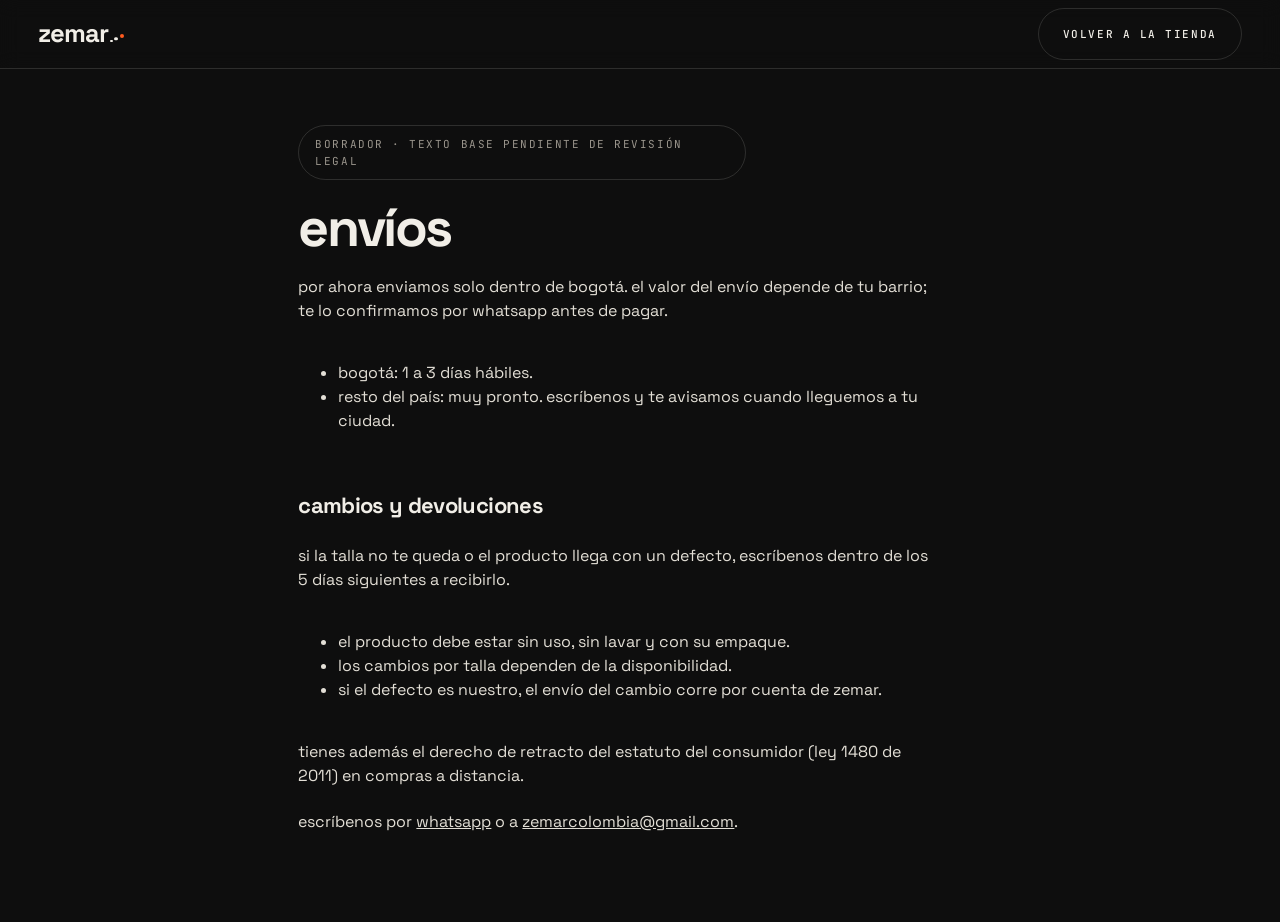
==== commit 057b63b8: "Colección con niño, corte corto y precio único de $49.900 - Redes oficiales desde constantes, con lo" ====
--- a/envios.html
+++ b/envios.html
@@ -30,7 +30,7 @@
       <li>si el defecto es nuestro, el envío del cambio corre por cuenta de zemar.</li>
     </ul>
     <p>tienes además el derecho de retracto del estatuto del consumidor (ley 1480 de 2011) en compras a distancia.</p>
-    <p>escríbenos por <a href="https://wa.me/573228913539" target="_blank" rel="noopener">whatsapp</a>.</p>
+    <p>escríbenos por <a href="https://wa.me/573228913539" target="_blank" rel="noopener">whatsapp</a> o a <a href="mailto:zemarcolombia@gmail.com">zemarcolombia@gmail.com</a>.</p>
   </div></main>
 </body>
 </html>
--- a/styles.css
+++ b/styles.css
@@ -83,6 +83,7 @@
 ::selection { background: var(--naranja); color: var(--negro); }
 :focus-visible { outline: 2px solid var(--naranja); outline-offset: 3px; }
 [hidden] { display: none !important; }
+#catalogo, #lista, #drop { scroll-margin-top: 80px; }
 
 .wrap { max-width: var(--wrap); margin-inline: auto; padding-inline: var(--gutter); }
 
@@ -118,11 +119,12 @@
   text-decoration: none;
   color: var(--hueso);
 }
-.logo .dots { display: inline-flex; align-items: flex-end; gap: 0.07em; margin-left: 0.08em; height: 0.5em; }
-.logo .dots i { display: block; border-radius: 50%; background: currentColor; }
-.logo .dots i:nth-child(1) { width: 0.09em; height: 0.09em; }
-.logo .dots i:nth-child(2) { width: 0.13em; height: 0.13em; transform: translateY(-0.07em); }
-.logo .dots i:nth-child(3) { width: 0.18em; height: 0.18em; transform: translateY(-0.16em); background: var(--naranja); }
+/* los tres puntos que suben y crecen: en em, escalan con el texto donde se pongan */
+.zdots, .logo .dots { display: inline-flex; align-items: flex-end; gap: 0.07em; margin-left: 0.08em; height: 0.5em; }
+.zdots i, .logo .dots i { display: block; border-radius: 50%; background: currentColor; }
+.zdots i:nth-child(1), .logo .dots i:nth-child(1) { width: 0.09em; height: 0.09em; }
+.zdots i:nth-child(2), .logo .dots i:nth-child(2) { width: 0.13em; height: 0.13em; transform: translateY(-0.07em); }
+.zdots i:nth-child(3), .logo .dots i:nth-child(3) { width: 0.18em; height: 0.18em; transform: translateY(-0.16em); background: var(--naranja); }
 .logo.live .dots i { animation: carga 2.4s infinite; }
 .logo.live .dots i:nth-child(2) { animation-delay: .3s; }
 .logo.live .dots i:nth-child(3) { animation-delay: .6s; }
@@ -350,7 +352,7 @@
   display: inline-flex;
   align-items: center;
   height: 40px;
-  padding: 0 16px;
+  padding: 0 13px;
   border-radius: var(--r-pill);
   text-decoration: none;
   font-size: var(--t-sm);
@@ -442,7 +444,7 @@
     "bottom bottom bottom";
   column-gap: 32px;
   min-height: min(860px, calc(100svh - 34px));
-  padding: 88px 56px 60px;
+  padding: 80px 56px 56px;
   border-radius: calc(var(--r-xl) - 6px);
   background: radial-gradient(120% 90% at 50% 40%, var(--estudio-claro), var(--estudio) 55%, var(--estudio-oscuro));
   overflow: hidden;
@@ -453,50 +455,39 @@
 .hero .notch.bottom svg { width: 18px; height: 18px; transition: transform .3s var(--ease); }
 .hero .notch.bottom a:hover svg { transform: translateY(3px); }
 
-/* palabra gigante partida alrededor del producto */
+/* el logo en gigante: completo, detrás de la camiseta, que solo tapa su base */
 .giant {
   grid-area: giant;
   position: relative;
   z-index: 0;
   display: flex;
-  justify-content: space-between;
-  align-items: flex-start;
-  margin-inline: -20px;
+  justify-content: center;
+  align-items: baseline;
+  margin-inline: -44px;
+  font-weight: 700;
+  font-size: min(26.5vw, 27rem);
+  line-height: .6;
+  height: .6em;
+  letter-spacing: -0.05em;
+  color: var(--hueso);
+  white-space: nowrap;
   pointer-events: none;
   user-select: none;
   transform: translate3d(var(--px, 0), var(--py, 0), 0);
   transition: transform .4s var(--ease);
 }
-.giant .word {
-  font-weight: 700;
-  font-size: clamp(6rem, 17vw, 17.5rem);
-  line-height: .78;
-  letter-spacing: -0.06em;
-  color: var(--hueso);
-}
-.giant .over {
-  position: absolute;
-  left: 50%;
-  top: 0;
-  transform: translateX(-50%);
-  font-size: clamp(2.2rem, 4vw, 4rem);
-  font-weight: 400;
-  line-height: 1;
-  letter-spacing: -0.04em;
-  white-space: nowrap;
-}
 
 /* producto */
 .hero-stage {
   grid-area: stage;
-  grid-row: 1 / 4;
+  grid-row: 1 / 5;
   position: relative;
   z-index: 2;
-  align-self: end;
+  align-self: start;
+  margin-top: min(11.5vw, 11.5rem);
   width: 100%;
-  max-width: 450px;
+  max-width: min(27vw, 28rem);
   margin-inline: auto;
-  padding-top: clamp(3rem, 4.6vw, 4.6rem);
 }
 .stage-box { position: relative; }
 /* el borde de la foto se funde con el panel: no se ve como un rectángulo pegado */
@@ -504,8 +495,10 @@
   height: auto;
   aspect-ratio: 4 / 5;
   background-color: transparent;
-  -webkit-mask-image: radial-gradient(ellipse 50% 52% at 50% 46%, #000 58%, transparent 100%);
-  mask-image: radial-gradient(ellipse 50% 52% at 50% 46%, #000 58%, transparent 100%);
+  -webkit-mask-image: linear-gradient(90deg, transparent, #000 9%, #000 91%, transparent), linear-gradient(180deg, transparent, #000 11%, #000 84%, transparent);
+  mask-image: linear-gradient(90deg, transparent, #000 9%, #000 91%, transparent), linear-gradient(180deg, transparent, #000 11%, #000 84%, transparent);
+  -webkit-mask-composite: source-in;
+  mask-composite: intersect;
 }
 .hero-stage svg.stage-svg { width: 100%; height: auto; }
 .stage-label {
@@ -531,7 +524,7 @@
   padding: 0;
   border: 1px solid var(--vidrio-borde);
   border-radius: 50%;
-  background: var(--vidrio);
+  background: var(--vidrio-oscuro);
   backdrop-filter: blur(var(--vidrio-blur));
   -webkit-backdrop-filter: blur(var(--vidrio-blur));
   color: var(--hueso);
@@ -560,19 +553,20 @@
 }
 .hs.left .hs-bubble { left: auto; right: calc(100% + 10px); transform: translate(6px, -50%); }
 .hotspot[aria-expanded="true"] + .hs-bubble { opacity: 1; visibility: visible; transform: translate(0, -50%); transition: opacity .25s, transform .25s var(--ease); }
+.hs-bubble.glass { background: var(--vidrio-oscuro); }
 .hero-stage.no-hs .hotspots { display: none; }
 
 /* columna izquierda */
-.hero-head { grid-area: head; position: relative; z-index: 3; display: grid; gap: 14px; align-content: start; padding-top: 8px; }
+.hero-head { grid-area: head; position: relative; z-index: 3; display: grid; gap: 14px; align-content: start; padding-top: 18px; }
 .hero-head .pill { justify-self: start; }
 .hero h1 {
-  font-size: clamp(2.2rem, 3.6vw, 3.7rem);
+  font-size: clamp(2.2rem, 3.3vw, 3.7rem);
   font-weight: 700;
   line-height: .92;
   letter-spacing: -0.05em;
 }
-.hero h1 .tono { display: block; color: rgba(241, 238, 231, .55); }
-.hero-lead { max-width: 34ch; color: rgba(241, 238, 231, .82); }
+.hero h1 .tono { display: block; color: rgba(241, 238, 231, .55); white-space: nowrap; }
+.hero-lead { max-width: 46ch; color: rgba(241, 238, 231, .82); }
 
 .hero-buy { grid-area: buy; position: relative; z-index: 3; display: grid; gap: 14px; align-content: start; padding-top: 18px; }
 .hero-buy .pick-row { display: flex; align-items: center; gap: 14px; flex-wrap: wrap; }
@@ -589,7 +583,7 @@
   gap: 18px 24px;
   align-content: start;
   justify-items: end;
-  padding-top: 12px;
+  padding-top: 22px;
 }
 .hero-side .colors { display: grid; gap: 12px; justify-items: end; }
 .hero-side .colors > .mono { color: rgba(241, 238, 231, .75); }
@@ -638,7 +632,7 @@
   align-items: flex-end;
   justify-content: space-between;
   gap: 16px;
-  padding-top: 20px;
+  padding-top: 8px;
 }
 .views-card { display: flex; align-items: center; gap: 14px; padding: 10px 16px 10px 10px; }
 .thumbs { display: flex; gap: 8px; }
@@ -705,12 +699,9 @@
 
 /* animación de entrada (la página se ve completa aunque no corra) */
 @media (prefers-reduced-motion: no-preference) {
-  .giant .word.l { animation: entra-izq .9s var(--ease) .1s both; }
-  .giant .word.r { animation: entra-der .9s var(--ease) .1s both; }
+  .giant { animation: sube .8s var(--ease) .1s backwards; }
   .hero-stage .stage-box { animation: sube .8s var(--ease) .25s both; }
 }
-@keyframes entra-izq { from { transform: translateX(-60px); opacity: 0; } }
-@keyframes entra-der { from { transform: translateX(60px); opacity: 0; } }
 @keyframes sube { from { transform: translateY(24px); opacity: 0; } }
 
 /* ==========================================================
@@ -814,8 +805,11 @@
 .card-meta h3 { font-size: 1.05rem; font-weight: 500; letter-spacing: -0.01em; line-height: 1.25; }
 .card-meta .line { color: var(--piedra-2); }
 .card-row { display: flex; align-items: center; justify-content: space-between; gap: 12px; margin-top: 6px; }
-.swatches { display: flex; gap: 6px; }
-.swatches i { width: 12px; height: 12px; border-radius: 50%; border: 1px solid rgba(241, 238, 231, .35); }
+.swatches { display: flex; }
+.swatches { gap: 2px; margin-left: -6px; }
+.dot-c { display: grid; place-items: center; width: 24px; height: 24px; padding: 0; border: 0; border-radius: 50%; background: transparent; cursor: pointer; }
+.swatches i { width: 12px; height: 12px; border-radius: 50%; border: 1px solid rgba(241, 238, 231, .35); transition: box-shadow .25s var(--ease); }
+.dot-c[aria-pressed="true"] i { box-shadow: 0 0 0 2px var(--negro-2), 0 0 0 3px var(--hueso); }
 .card .price { font-size: var(--t-sm); padding: 4px 10px; border-radius: var(--r-pill); background: var(--negro-3); }
 
 /* tarjeta DROP 02 (ref-8) */
@@ -851,6 +845,18 @@
 .feature h3 { font-size: clamp(2.4rem, 4.6vw, 4.2rem); font-weight: 700; letter-spacing: -0.05em; line-height: .92; }
 .feature p { max-width: 32ch; color: #4A4742; }
 .feature .btn { justify-self: start; }
+
+.also-cut {
+  position: absolute;
+  left: 12px;
+  bottom: 12px;
+  padding: 5px 10px;
+  border: 1px solid var(--vidrio-borde);
+  border-radius: var(--r-pill);
+  background: var(--vidrio-oscuro);
+  color: var(--hueso);
+  font-size: 10px;
+}
 
 .empty { grid-column: 1 / -1; padding: 48px 0; text-align: center; color: var(--piedra-2); }
 
@@ -884,6 +890,9 @@
 .sheet-img.has-photo { background: var(--estudio); }
 .sheet-img .ph { height: auto; aspect-ratio: 4 / 5; }
 .sheet-img svg { width: 100%; height: auto; }
+.sheet-views { position: absolute; left: 10px; bottom: 10px; z-index: 5; display: flex; gap: 4px; padding: 4px; border-radius: var(--r-pill); background: var(--vidrio-oscuro); backdrop-filter: blur(var(--vidrio-blur)); -webkit-backdrop-filter: blur(var(--vidrio-blur)); }
+.sheet-views .opt { height: 30px; min-width: 0; padding: 0 10px; border-color: transparent; font-size: 10px; color: var(--hueso); }
+.sheet-views .opt[aria-pressed="true"] { color: var(--negro); }
 .sheet-body { display: grid; gap: 22px; align-content: start; padding: 28px 20px 20px; }
 .sheet-body h3 { font-size: var(--t-xl); font-weight: 700; letter-spacing: -0.045em; line-height: .95; }
 .sheet-body .desc { color: var(--piedra-2); max-width: 42ch; }
@@ -1053,7 +1062,12 @@
 .foot ul { display: flex; flex-wrap: wrap; justify-content: center; gap: 6px; margin: 0; padding: 0; list-style: none; }
 .foot ul a { display: inline-flex; align-items: center; height: 30px; padding: 0 12px; border: 1px solid var(--linea); border-radius: var(--r-pill); text-decoration: none; transition: color .2s, border-color .2s; }
 .foot ul a:hover { color: var(--hueso); border-color: var(--hueso); }
-.foot-right { display: flex; align-items: center; gap: 14px; }
+.foot-right { display: flex; align-items: center; gap: 14px; flex-wrap: wrap; justify-content: center; }
+.foot-mail { font-size: var(--t-sm); user-select: text; }
+.foot-handle { font-size: var(--t-sm); }
+.foot .foot-mail:hover, .foot .foot-handle:hover { color: var(--hueso); }
+.menu-socials { justify-content: center; margin-bottom: 14px; }
+.icon-btn svg[fill="currentColor"] { width: 19px; height: 19px; }
 .socials { display: flex; gap: 6px; }
 .socials .icon-btn { width: 40px; height: 40px; }
 .tag-code { display: grid; gap: 4px; justify-items: end; }
@@ -1149,13 +1163,17 @@
   .tag-code { justify-items: center; }
 }
 
-@media (max-width: 900px) {
+@media (max-width: 1340px) {
   .nav-links, .nav-tools .pedir { display: none; }
   .menu-btn { display: grid; }
   .nav-logo { display: inline-flex; }
   .hero .notch.top { display: none; }
   .nav { top: 16px; left: 16px; right: 16px; }
   .nav.compact { width: calc(100% - 24px); }
+}
+
+@media (max-width: 1000px) {
+  .hero h1 .tono { white-space: normal; }
 }
 
 @media (max-width: 760px) {
@@ -1165,18 +1183,16 @@
   .hero-panel {
     grid-template-columns: minmax(0, 1fr);
     grid-template-rows: none;
-    grid-template-areas: "head" "stage" "side" "buy" "bottom";
+    grid-template-areas: "head" "giant" "stage" "side" "buy" "bottom";
     min-height: 0;
     padding: 84px 18px 64px;
     border-radius: 24px;
     row-gap: 18px;
   }
-  .giant { grid-area: stage; align-self: center; margin-inline: -24px; z-index: 0; }
-  .giant .word { font-size: clamp(5rem, 31vw, 9rem); }
-  .giant .over { display: none; }
-  .hero-stage { grid-area: stage; max-width: 340px; padding-top: 0; }
+  .giant { margin-inline: -18px; font-size: 26.5vw; }
+  .hero-stage { grid-area: stage; align-self: auto; max-width: 340px; margin-top: -7vw; }
   .hero-head { padding-top: 0; gap: 14px; }
-  .hero h1 { font-size: clamp(2.3rem, 11vw, 3.2rem); }
+  .hero h1 { font-size: clamp(1.9rem, 8.9vw, 3.2rem); }
   .hero-side { justify-items: start; padding-top: 0; }
   .hero-side .colors { justify-items: start; }
   .capsule { display: none; }
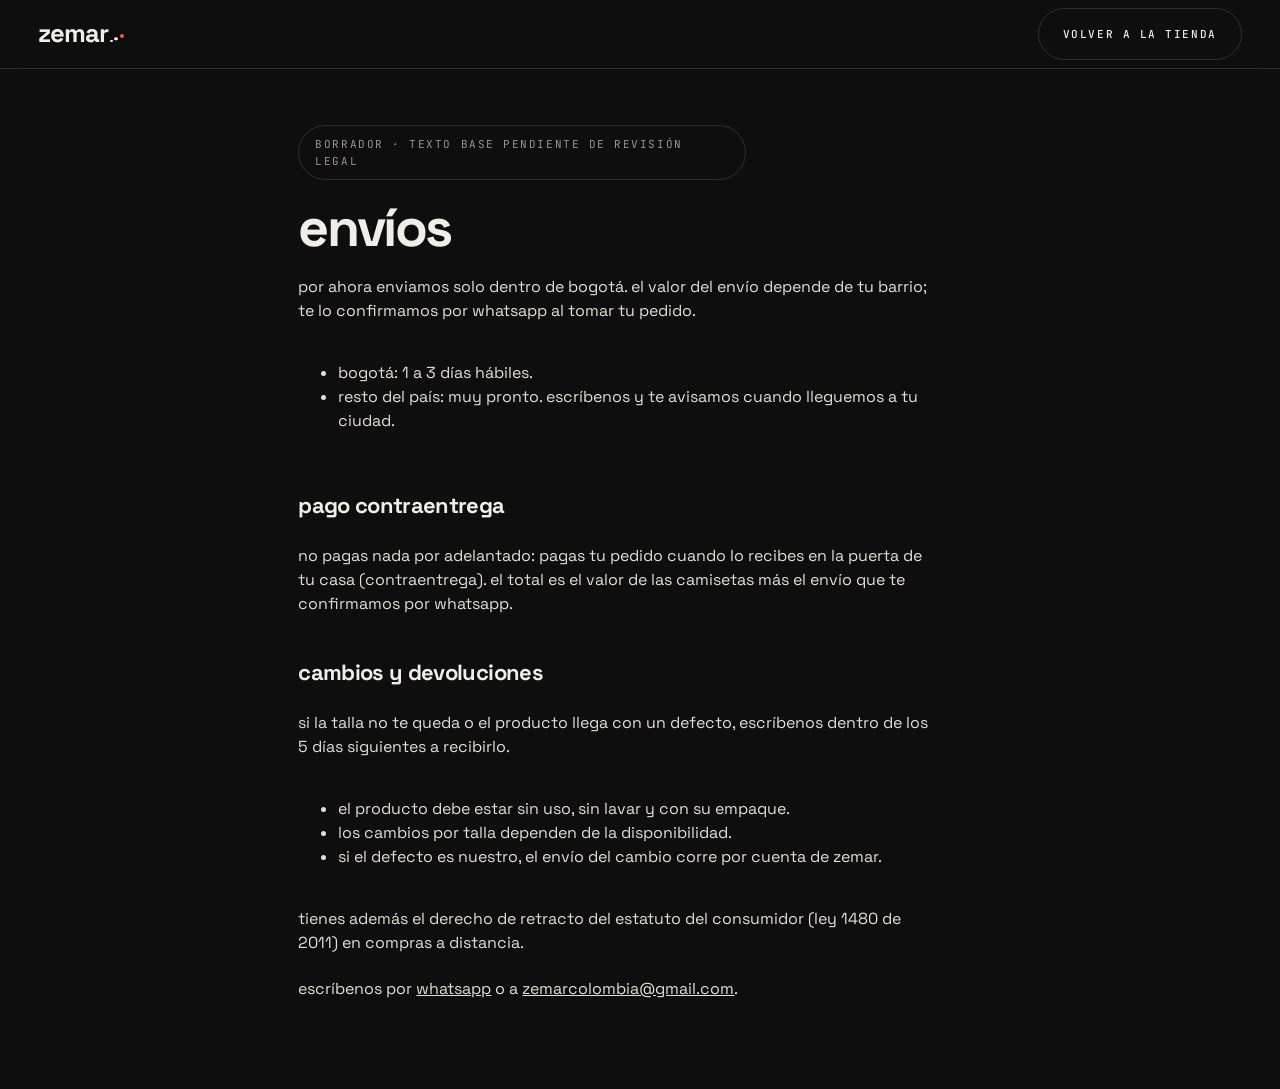
==== commit 8503c1b9: "Pago contraentrega, mensaje de tallas general y guía de tallas - Pago contraentrega en hero, cinta, " ====
--- a/envios.html
+++ b/envios.html
@@ -17,11 +17,13 @@
   <main class="legal"><div class="wrap">
     <p class="draft mono">borrador · texto base pendiente de revisión legal</p>
     <h1>envíos</h1>
-    <p>por ahora enviamos solo dentro de bogotá. el valor del envío depende de tu barrio; te lo confirmamos por whatsapp antes de pagar.</p>
+    <p>por ahora enviamos solo dentro de bogotá. el valor del envío depende de tu barrio; te lo confirmamos por whatsapp al tomar tu pedido.</p>
     <ul>
       <li>bogotá: 1 a 3 días hábiles.</li>
       <li>resto del país: muy pronto. escríbenos y te avisamos cuando lleguemos a tu ciudad.</li>
     </ul>
+    <h2 id="pago">pago contraentrega</h2>
+    <p>no pagas nada por adelantado: pagas tu pedido cuando lo recibes en la puerta de tu casa (contraentrega). el total es el valor de las camisetas más el envío que te confirmamos por whatsapp.</p>
     <h2 id="cambios">cambios y devoluciones</h2>
     <p>si la talla no te queda o el producto llega con un defecto, escríbenos dentro de los 5 días siguientes a recibirlo.</p>
     <ul>
--- a/styles.css
+++ b/styles.css
@@ -872,7 +872,8 @@
   border-radius: var(--r-lg);
   background: var(--negro-2);
   color: var(--hueso);
-  overflow: auto;
+  overflow-y: auto;
+  overflow-x: clip;
   box-shadow: var(--sombra);
 }
 dialog.sheet::backdrop { background: rgba(0, 0, 0, .65); backdrop-filter: blur(4px); }
@@ -960,6 +961,7 @@
 .bag-empty { display: grid; gap: 14px; justify-items: start; padding: 32px 6px; color: var(--piedra-2); }
 .bag-foot { display: grid; gap: 14px; padding: 18px; border-top: 1px solid var(--linea); }
 .bag-foot .btn { width: 100%; }
+.bag-pay { margin: 0; padding-inline: 6px; font-size: var(--t-xs); }
 .bag-total { display: flex; justify-content: space-between; align-items: baseline; padding-inline: 6px; }
 
 /* ==========================================================
